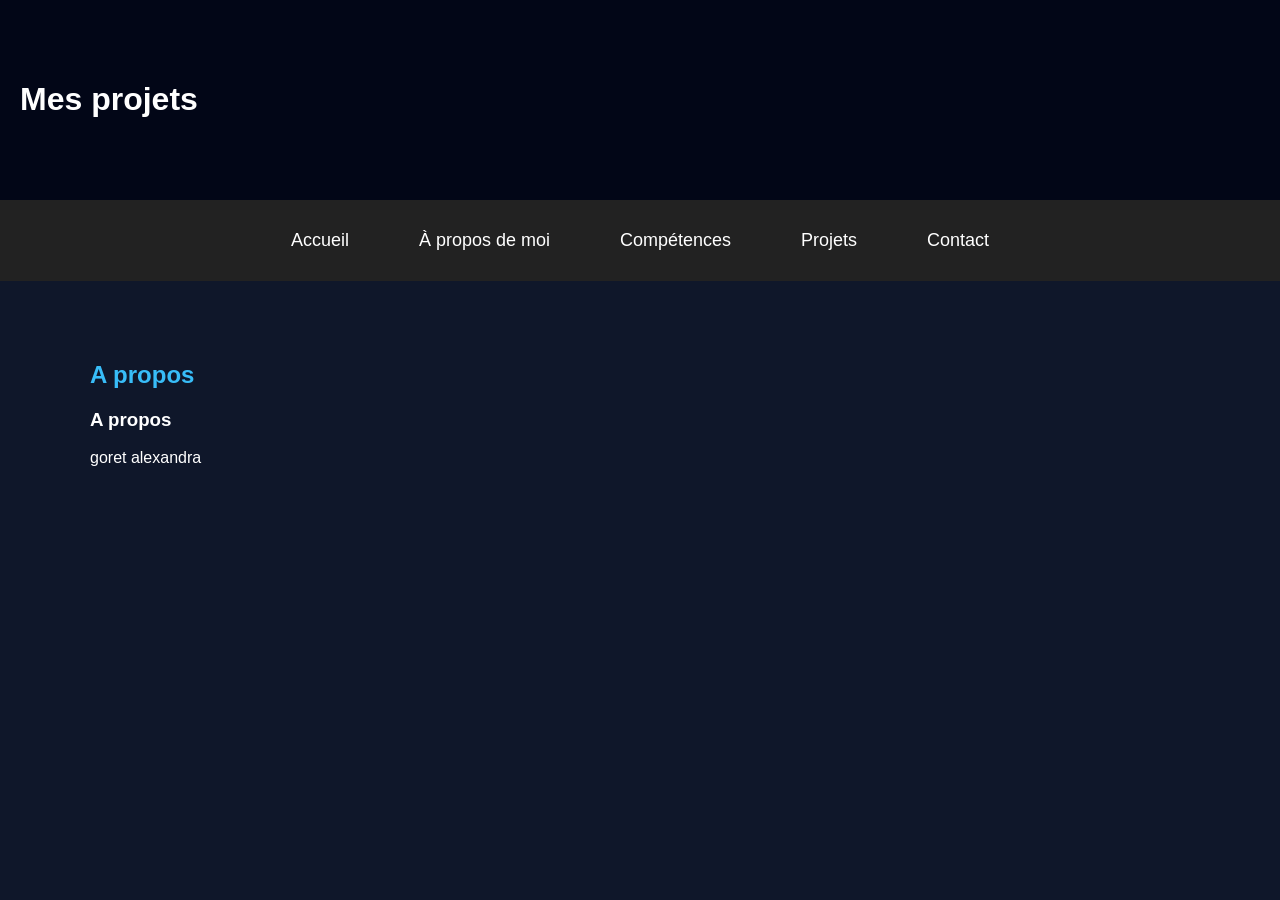
==== a-propos.html @ ecb5f10e "Add files via upload" ====
<!DOCTYPE html>
<html lang="fr">
<head>
    <meta charset="UTF-8">
    <title>A-propos - Goret Alexandra</title>
    <link rel="stylesheet" href="style.css">
</head>

<body>

<header>
    <h1>Mes projets</h1>
</header>

<nav class="navbar">
    <a href="index.html">Accueil</a>
    <a href="a-propos.html">À propos de moi</a>
    <a href="competences.html">Compétences</a>
    <a href="projets.html">Projets</a>
    <a href="contact.html">Contact</a>
</nav>

<section>
    <h2>A propos</h2>

    <div class="a-propos">
        <h3>A propos</h3>
        <p>goret alexandra</p>
    </div>

</section>

</body>
</html>
---- style.css ----
/* =========================
   Style global
========================= */
body {
    font-family: Arial, sans-serif;
    background-color: #0f172a;
    color: white;
    margin: 0;
    padding: 0;
}

/* =========================
   Header
========================= */
header {
    background-color: #020617;
    padding: 60px 20px;
}

.header-container {
    display: flex;
    align-items: center;
    justify-content: space-between; /* espace entre photo/texte et bouton */
    max-width: 900px;
    margin: auto;
    gap: 30px;
    position: relative;
}

.cv-button {
    background-color: #38bdf8;
    color: #020617;
    padding: 10px 20px;
    border-radius: 8px;
    text-decoration: none;
    font-weight: bold;
    transition: background-color 0.3s ease, transform 0.2s ease;
}

.cv-button:hover {
    background-color: #22d3ee;
    transform: scale(1.05);
}

.header-text {
    display: flex;
    flex-direction: column;    /* empile h1 et description verticalement */
    justify-content: center;   /* centre verticalement si besoin */
}

.profile-pic-wrapper {
    position: relative;
    width: 190px; /* légèrement plus grand que la photo */
    height: 190px;
    display: flex;
    align-items: center;
    justify-content: center;
}

.profile-pic-wrapper::before {
    content: "";
    position: absolute;
    top: 0;
    left: 0;
    width: 190px;  /* même largeur que le wrapper */
    height: 190px; /* même hauteur que le wrapper */
    border-radius: 50%;
    background: conic-gradient(#38bdf8, #6366f1, #22d3ee, #38bdf8); /* dégradé circulaire */
    z-index: 0; /* derrière la photo */
    animation: rotateGradient 4s linear infinite;
}

.profile-pic {
    width: 180px;
    height: 180px;
    border-radius: 50%;
    object-fit: cover;
    position: relative;
    z-index: 1; /* au-dessus du dégradé */
     border: none; 
}

@keyframes rotateGradient {
    0% { transform: rotate(0deg); }
    100% { transform: rotate(360deg); }
}

.header-text h1 {
    margin: 0;
    font-size: 2em;
    color: #38bdf8;
}

.header-text .description {
    margin-top: 10px;
    font-size: 1.1em;
    color: #cbd5e1; /* gris clair pour le descriptif */
}

@media (max-width: 700px) {
    .header-container {
        flex-direction: column;
        text-align: center;
    }

    .profile-pic {
        margin-bottom: 20px;
    }
}


/* =========================
   Sections
========================= */
section {
    max-width: 1100px; /* ou 1200px */
    margin: auto;
    padding: 60px 20px;
    position: relative;
}

h2 {
    color: #38bdf8;
}

.project {
    background-color: #1e293b;
    padding: 20px;
    margin-top: 15px;
    border-radius: 10px;
}

/* =========================
   Animation du dégradé
========================= */
@keyframes gradientAnimation {
    0% { background-position: 0% 50%; }
    50% { background-position: 100% 50%; }
    100% { background-position: 0% 50%; }
}

/* =========================
   Triangles animés entre sections
========================= */
section + section::before {
    content: "";
    position: absolute;
    top: -50px;
    left: 50%;
    transform: translateX(-50%);
    width: 120px;
    height: 50px;
    z-index: 1;

    background: linear-gradient(135deg, #38bdf8, #6366f1, #22d3ee);
    background-size: 300% 300%;
    animation: gradientAnimation 5s ease infinite;

    clip-path: polygon(0 0, 100% 0, 50% 100%);
}

/* =========================
   Skills
========================= */
.skills-container {
    display: grid;
    grid-template-columns: repeat(3, 1fr);
    gap: 40px;
    text-align: center;
}

.icon {
    position: relative;
    width: 55px;
    cursor: pointer;
}

.icon img {
    width: 100%;
    transition: transform 0.3s ease;
}

/* Texte caché par défaut */
.icon span {
    position: absolute;
    bottom: -30px;
    left: 50%;
    transform: translateX(-50%);
    background-color: #020617;
    color: white;
    padding: 4px 8px;
    border-radius: 6px;
    font-size: 0.8em;
    white-space: nowrap;
    opacity: 0;
    pointer-events: none;
    transition: opacity 0.25s ease, transform 0.25s ease;
}

/* Hover */
.icon:hover img {
    transform: scale(1.15);
}

.icon:hover span {
    opacity: 1;
    transform: translateX(-50%) translateY(-4px);
}

.skill {
    background-color: #1e293b;
    padding: 15px 25px;
    border-radius: 10px;
    font-size: 1.1em;
    text-align: center;
    color: #e5e7eb;
    min-width: 180px;
}

.skill h3 {
    margin-bottom: 15px;
    color: #38bdf8;
    font-size: 1.2em;
}

/* Conteneur des icônes */
.skill-icons {
    display: flex;
    justify-content: center;
    gap: 20px;
    flex-wrap: wrap;
}

/* Icônes */
.skill-icons img {
    width: 40px;
    height: 40px;
    object-fit: contain;
    transition: transform 0.3s ease;
}

/* Effet au survol */
.skill-icons img:hover {
    transform: scale(1.15);
}

.skill {
    animation: fadeUp 0.8s ease forwards;
}

@keyframes fadeUp {
    from {
        opacity: 0;
        transform: translateY(20px);
    }
    to {
        opacity: 1;
        transform: translateY(0);
    }
}

@media (max-width: 800px) {
    .skills-container {
        grid-template-columns: 1fr; /* 1 colonne sur mobile */
    }
}

/* =========================
   Soft & Hard Skills
========================= */
.soft-skills, .hard-skills {
    list-style: none;
    padding: 0;
    margin: 30px auto 0;
    max-width: 700px;

    display: grid;
    grid-template-columns: 1fr 1fr; /* 2 colonnes */
    gap: 15px 40px;
}

.soft-skills li, .hard-skills li {
    background-color: #1e293b;
    padding: 12px 16px;
    border-radius: 8px;
    text-align: left;
    font-size: 1em;
    color: #e5e7eb;
    display: flex;
    align-items: center;
    gap: 10px;
    opacity: 0; /* pour l'animation */
    transform: translateY(20px);
    transition: transform 0.3s ease, background-color 0.3s ease;
}

/* Hover */
.soft-skills li:hover, .hard-skills li:hover {
    transform: translateY(-3px);
    background-color: #273449;
}

/* Icones */
.soft-skills li .icon, .hard-skills li .icon {
    font-size: 1.2em;
}

/* =========================
   Animation au scroll
========================= */
.scroll-animate {
    opacity: 0;
    transform: translateY(20px);
    transition: opacity 0.6s ease, transform 0.6s ease;
}

.scroll-animate.show {
    opacity: 1;
    transform: translateY(0);
}

/* =========================
   Responsive
========================= */
@media (max-width: 600px) {
    .soft-skills, .hard-skills {
        grid-template-columns: 1fr; /* 1 colonne sur mobile */
    }
}

/* =========================
   À propos de moi
========================= */

.about-me {
    max-width: 1100px;
    margin: auto;
    padding: 60px 20px;
}

.about-box {
    background: #1e293b;
    border-radius: 15px;
    padding: 30px;
    color: #e5e7eb;
    font-size: 1.05em;
    line-height: 1.6;
    box-shadow: 0 0 25px rgba(56, 189, 248, 0.15);
    animation: fadeUp 0.8s ease forwards;
}

/* Petit effet hover */
.about-box:hover {
    transform: translateY(-5px);
    transition: 0.3s ease;
}

/* =========================
   Contacts
========================= */
.contact-icon {
    width: 30px;      /* largeur de l'icône */
    height: 30px;     /* hauteur de l'icône */
    vertical-align: middle; /* aligne avec le texte */
    margin-right: 10px;      /* espace entre l'icône et le texte */
}

/*bar de boutons */
.navbar {
    display: flex;
    justify-content: center;
    gap: 30px;
    padding: 20px;
    background-color: #222;
}

.navbar a {
    color: white;
    text-decoration: none;
    font-size: 18px;
    padding: 10px 20px;
    border-radius: 8px;
    transition: 0.3s;
}

.navbar a:hover {
    background-color: #555;
}
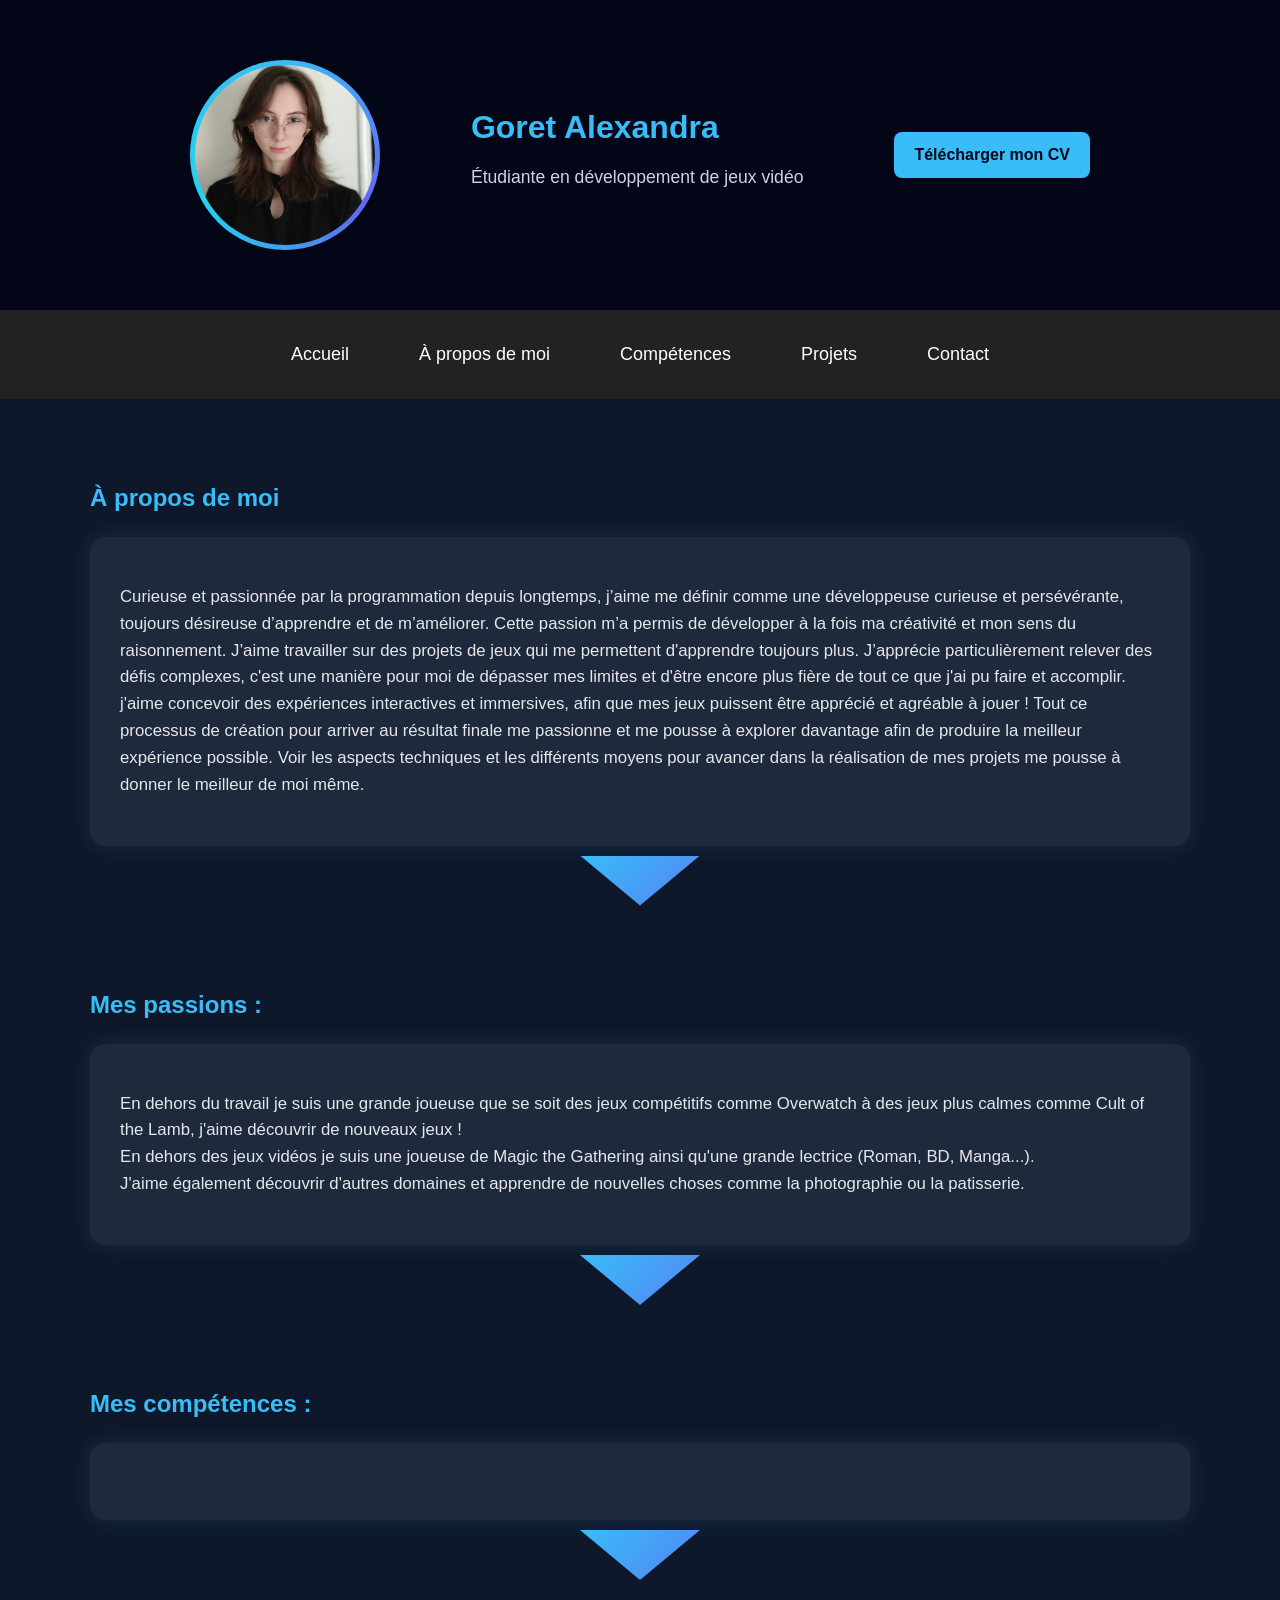
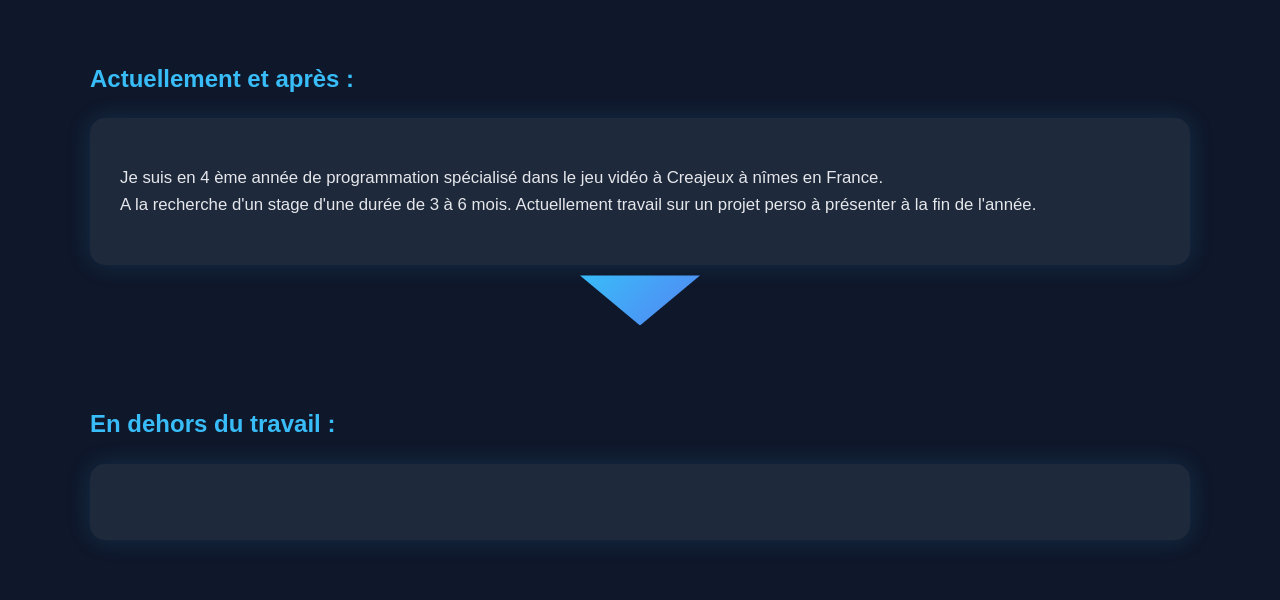
==== commit 002b399f: "Add new visual" ====
--- a/a-propos.html
+++ b/a-propos.html
@@ -3,15 +3,28 @@
 <html lang="fr">
 <head>
     <meta charset="UTF-8">
-    <title>A-propos - Goret Alexandra</title>
+    <title>Portfolio - Goret Alexandra</title>
+    <meta name="robots" content="noindex, nofollow">
     <link rel="stylesheet" href="style.css">
 </head>
-
 <body>
 
 <header>
-    <h1>Mes projets</h1>
+    <div class="header-container">
+        <div class="profile-pic-wrapper">
+            <img src="assets/images/photo.jpg" alt="Photo de Alexandra Goret" class="profile-pic">
+        </div>
+        <div class="header-text">
+            <h1>Goret Alexandra</h1>
+            <p class="description">Étudiante en développement de jeux vidéo</p>
+        </div>
+         <a href="documents/CV_Goret_Alexandra.pdf" class="cv-button" target="_blank" rel="noopener noreferrer">
+            Télécharger mon CV
+        </a>
+    </div>
 </header>
+
+<body>
 
 <nav class="navbar">
     <a href="index.html">Accueil</a>
@@ -21,14 +34,64 @@
     <a href="contact.html">Contact</a>
 </nav>
 
-<section>
-    <h2>A propos</h2>
+<section class="about-me">
+    <h2>À propos de moi</h2>
+    <div class="about-box">
+        <p>
+        Curieuse et passionnée par la programmation depuis longtemps, 
+        j’aime me définir comme une développeuse curieuse et persévérante, toujours désireuse d’apprendre et de m’améliorer. 
+        Cette passion m’a permis de développer à la fois ma créativité et mon sens du raisonnement. 
+        J’aime travailler sur des projets de jeux qui me permettent d'apprendre toujours plus. 
+        J’apprécie particulièrement relever des défis complexes, 
+        c'est une manière pour moi de dépasser mes limites et d'être encore plus fière de tout ce que j'ai pu faire et accomplir.
 
-    <div class="a-propos">
-        <h3>A propos</h3>
-        <p>goret alexandra</p>
+                j'aime concevoir des expériences interactives et immersives, 
+        afin que mes jeux puissent être apprécié et agréable à jouer ! 
+        Tout ce processus de création pour arriver au résultat finale me passionne et me pousse à explorer davantage afin de produire la meilleur expérience possible.
+        Voir les aspects techniques et les différents moyens pour avancer dans la réalisation de mes projets me pousse à donner le meilleur de moi même.
+        </p>
     </div>
+</section>
 
+<section class="about-passions">
+    <h2>Mes passions :</h2>
+    <div class="about-box">
+        <p>         
+            En dehors du travail je suis une grande joueuse que se soit des jeux compétitifs comme Overwatch à des jeux plus calmes comme Cult of the Lamb, j'aime découvrir de nouveaux jeux !<br>
+            En dehors des jeux vidéos je suis une joueuse de Magic the Gathering ainsi qu'une grande lectrice (Roman, BD, Manga...).<br>
+            J'aime également découvrir d'autres domaines et apprendre de nouvelles choses comme la photographie ou la patisserie.
+
+        </p>
+    </div>
+</section>
+
+<section class="about-competence">
+    <h2>Mes compétences :</h2>
+    <div class="about-box">
+        <p>
+       
+        </p>
+    </div>
+</section>
+
+<section class="about-now">
+    <h2>Actuellement et après :</h2>
+    <div class="about-box">
+        <p>
+       Je suis en 4 ème année de programmation spécialisé dans le jeu vidéo à Creajeux à nîmes en France. <br>
+       A la recherche d'un stage d'une durée de 3 à 6 mois.
+       Actuellement travail sur un projet perso à présenter à la fin de l'année.
+        </p>
+    </div>
+</section>
+
+<section class="about-vieperso">
+    <h2>En dehors du travail : </h2>
+    <div class="about-box">
+        <p>
+       
+        </p>
+    </div>
 </section>
 
 </body>
--- a/style.css
+++ b/style.css
@@ -1,23 +1,32 @@
 /* =========================
    Style global
 ========================= */
-body {
-    font-family: Arial, sans-serif;
+body 
+{
+    font-family: 'Inter', sans-serif;
+    line-height: 1.6;
     background-color: #0f172a;
     color: white;
     margin: 0;
     padding: 0;
 }
 
+h1, h2 
+{
+    font-family: 'Poppins', sans-serif;
+}
+
 /* =========================
    Header
 ========================= */
-header {
+header 
+{
     background-color: #020617;
     padding: 60px 20px;
 }
 
-.header-container {
+.header-container 
+{
     display: flex;
     align-items: center;
     justify-content: space-between; /* espace entre photo/texte et bouton */
@@ -27,7 +36,8 @@
     position: relative;
 }
 
-.cv-button {
+.cv-button
+{
     background-color: #38bdf8;
     color: #020617;
     padding: 10px 20px;
@@ -37,18 +47,21 @@
     transition: background-color 0.3s ease, transform 0.2s ease;
 }
 
-.cv-button:hover {
+.cv-button:hover 
+{
     background-color: #22d3ee;
     transform: scale(1.05);
 }
 
-.header-text {
+.header-text 
+{
     display: flex;
     flex-direction: column;    /* empile h1 et description verticalement */
     justify-content: center;   /* centre verticalement si besoin */
 }
 
-.profile-pic-wrapper {
+.profile-pic-wrapper 
+{
     position: relative;
     width: 190px; /* légèrement plus grand que la photo */
     height: 190px;
@@ -57,7 +70,8 @@
     justify-content: center;
 }
 
-.profile-pic-wrapper::before {
+.profile-pic-wrapper::before 
+{
     content: "";
     position: absolute;
     top: 0;
@@ -70,7 +84,8 @@
     animation: rotateGradient 4s linear infinite;
 }
 
-.profile-pic {
+.profile-pic 
+{
     width: 180px;
     height: 180px;
     border-radius: 50%;
@@ -80,30 +95,36 @@
      border: none; 
 }
 
-@keyframes rotateGradient {
+@keyframes rotateGradient 
+{
     0% { transform: rotate(0deg); }
     100% { transform: rotate(360deg); }
 }
 
-.header-text h1 {
+.header-text h1 
+{
     margin: 0;
     font-size: 2em;
     color: #38bdf8;
 }
 
-.header-text .description {
+.header-text .description 
+{
     margin-top: 10px;
     font-size: 1.1em;
     color: #cbd5e1; /* gris clair pour le descriptif */
 }
 
-@media (max-width: 700px) {
-    .header-container {
+@media (max-width: 700px) 
+{
+    .header-container 
+    {
         flex-direction: column;
         text-align: center;
     }
 
-    .profile-pic {
+    .profile-pic 
+    {
         margin-bottom: 20px;
     }
 }
@@ -112,18 +133,21 @@
 /* =========================
    Sections
 ========================= */
-section {
+section 
+{
     max-width: 1100px; /* ou 1200px */
     margin: auto;
     padding: 60px 20px;
     position: relative;
 }
 
-h2 {
+h2 
+{
     color: #38bdf8;
 }
 
-.project {
+.project 
+{
     background-color: #1e293b;
     padding: 20px;
     margin-top: 15px;
@@ -133,7 +157,8 @@
 /* =========================
    Animation du dégradé
 ========================= */
-@keyframes gradientAnimation {
+@keyframes gradientAnimation 
+{
     0% { background-position: 0% 50%; }
     50% { background-position: 100% 50%; }
     100% { background-position: 0% 50%; }
@@ -142,7 +167,8 @@
 /* =========================
    Triangles animés entre sections
 ========================= */
-section + section::before {
+section + section::before 
+{
     content: "";
     position: absolute;
     top: -50px;
@@ -162,26 +188,30 @@
 /* =========================
    Skills
 ========================= */
-.skills-container {
+.skills-container 
+{
     display: grid;
     grid-template-columns: repeat(3, 1fr);
     gap: 40px;
     text-align: center;
 }
 
-.icon {
+.icon 
+{
     position: relative;
     width: 55px;
     cursor: pointer;
 }
 
-.icon img {
+.icon img 
+{
     width: 100%;
     transition: transform 0.3s ease;
 }
 
 /* Texte caché par défaut */
-.icon span {
+.icon span 
+{
     position: absolute;
     bottom: -30px;
     left: 50%;
@@ -198,16 +228,19 @@
 }
 
 /* Hover */
-.icon:hover img {
+.icon:hover img 
+{
     transform: scale(1.15);
 }
 
-.icon:hover span {
+.icon:hover span 
+{
     opacity: 1;
     transform: translateX(-50%) translateY(-4px);
 }
 
-.skill {
+.skill 
+{
     background-color: #1e293b;
     padding: 15px 25px;
     border-radius: 10px;
@@ -217,14 +250,16 @@
     min-width: 180px;
 }
 
-.skill h3 {
+.skill h3 
+{
     margin-bottom: 15px;
     color: #38bdf8;
     font-size: 1.2em;
 }
 
 /* Conteneur des icônes */
-.skill-icons {
+.skill-icons 
+{
     display: flex;
     justify-content: center;
     gap: 20px;
@@ -232,7 +267,8 @@
 }
 
 /* Icônes */
-.skill-icons img {
+.skill-icons img 
+{
     width: 40px;
     height: 40px;
     object-fit: contain;
@@ -240,27 +276,34 @@
 }
 
 /* Effet au survol */
-.skill-icons img:hover {
+.skill-icons img:hover 
+{
     transform: scale(1.15);
 }
 
-.skill {
+.skill
+{
     animation: fadeUp 0.8s ease forwards;
 }
 
-@keyframes fadeUp {
-    from {
+@keyframes fadeUp 
+{
+    from 
+    {
         opacity: 0;
         transform: translateY(20px);
     }
-    to {
+    to 
+    {
         opacity: 1;
         transform: translateY(0);
     }
 }
 
-@media (max-width: 800px) {
-    .skills-container {
+@media (max-width: 800px) 
+{
+    .skills-container 
+    {
         grid-template-columns: 1fr; /* 1 colonne sur mobile */
     }
 }
@@ -268,7 +311,8 @@
 /* =========================
    Soft & Hard Skills
 ========================= */
-.soft-skills, .hard-skills {
+.soft-skills, .hard-skills 
+{
     list-style: none;
     padding: 0;
     margin: 30px auto 0;
@@ -279,7 +323,8 @@
     gap: 15px 40px;
 }
 
-.soft-skills li, .hard-skills li {
+.soft-skills li, .hard-skills li 
+{
     background-color: #1e293b;
     padding: 12px 16px;
     border-radius: 8px;
@@ -289,32 +334,38 @@
     display: flex;
     align-items: center;
     gap: 10px;
-    opacity: 0; /* pour l'animation */
-    transform: translateY(20px);
+
+    /* Visible */
+    opacity: 1;
+
     transition: transform 0.3s ease, background-color 0.3s ease;
 }
 
 /* Hover */
-.soft-skills li:hover, .hard-skills li:hover {
+.soft-skills li:hover, .hard-skills li:hover 
+{
     transform: translateY(-3px);
     background-color: #273449;
 }
 
 /* Icones */
-.soft-skills li .icon, .hard-skills li .icon {
+.soft-skills li .icon, .hard-skills li .icon 
+{
     font-size: 1.2em;
 }
 
 /* =========================
    Animation au scroll
 ========================= */
-.scroll-animate {
+.scroll-animate 
+{
     opacity: 0;
     transform: translateY(20px);
     transition: opacity 0.6s ease, transform 0.6s ease;
 }
 
-.scroll-animate.show {
+.scroll-animate.show 
+{
     opacity: 1;
     transform: translateY(0);
 }
@@ -322,8 +373,10 @@
 /* =========================
    Responsive
 ========================= */
-@media (max-width: 600px) {
-    .soft-skills, .hard-skills {
+@media (max-width: 600px) 
+{
+    .soft-skills, .hard-skills 
+    {
         grid-template-columns: 1fr; /* 1 colonne sur mobile */
     }
 }
@@ -332,13 +385,15 @@
    À propos de moi
 ========================= */
 
-.about-me {
+.about-me 
+{
     max-width: 1100px;
     margin: auto;
     padding: 60px 20px;
 }
 
-.about-box {
+.about-box 
+{
     background: #1e293b;
     border-radius: 15px;
     padding: 30px;
@@ -350,7 +405,8 @@
 }
 
 /* Petit effet hover */
-.about-box:hover {
+.about-box:hover 
+{
     transform: translateY(-5px);
     transition: 0.3s ease;
 }
@@ -358,7 +414,8 @@
 /* =========================
    Contacts
 ========================= */
-.contact-icon {
+.contact-icon 
+{
     width: 30px;      /* largeur de l'icône */
     height: 30px;     /* hauteur de l'icône */
     vertical-align: middle; /* aligne avec le texte */
@@ -366,7 +423,8 @@
 }
 
 /*bar de boutons */
-.navbar {
+.navbar 
+{
     display: flex;
     justify-content: center;
     gap: 30px;
@@ -374,7 +432,8 @@
     background-color: #222;
 }
 
-.navbar a {
+.navbar a 
+{
     color: white;
     text-decoration: none;
     font-size: 18px;
@@ -383,6 +442,73 @@
     transition: 0.3s;
 }
 
-.navbar a:hover {
+.navbar a:hover 
+{
     background-color: #555;
 }
+
+/*image de creajeux avec ma situation actuelle */
+.about-section 
+{
+    max-width: 1100px;
+    margin: auto;
+    padding: 20px 20px 40px;
+}
+
+.about-section h2 
+{
+    color: #38bdf8;
+    margin: 0 0 10px 0;
+}
+
+.about-content 
+{
+    display: flex;
+    align-items: flex-start;
+    gap: 50px;
+}
+
+.about-text 
+{
+    flex: 1;
+}
+
+.about-text p 
+{
+    margin-top: 0;
+}
+
+.school-image 
+{
+    width: 350px;
+    flex-shrink: 0;
+}
+
+.school-image img 
+{
+    width: 100%;
+    border-radius: 15px;
+    object-fit: cover;
+    box-shadow: 0 0 25px rgba(56, 189, 248, 0.15);
+    transition: transform 0.3s ease;
+}
+
+.school-image img:hover 
+{
+    transform: scale(1.03);
+}
+
+/* Sur téléphone */
+@media (max-width: 700px) 
+{
+    .about-content  
+    {
+        flex-direction: column;
+    }
+
+    .school-image 
+    {
+        width: 100%;
+        max-width: 400px;
+    }
+}
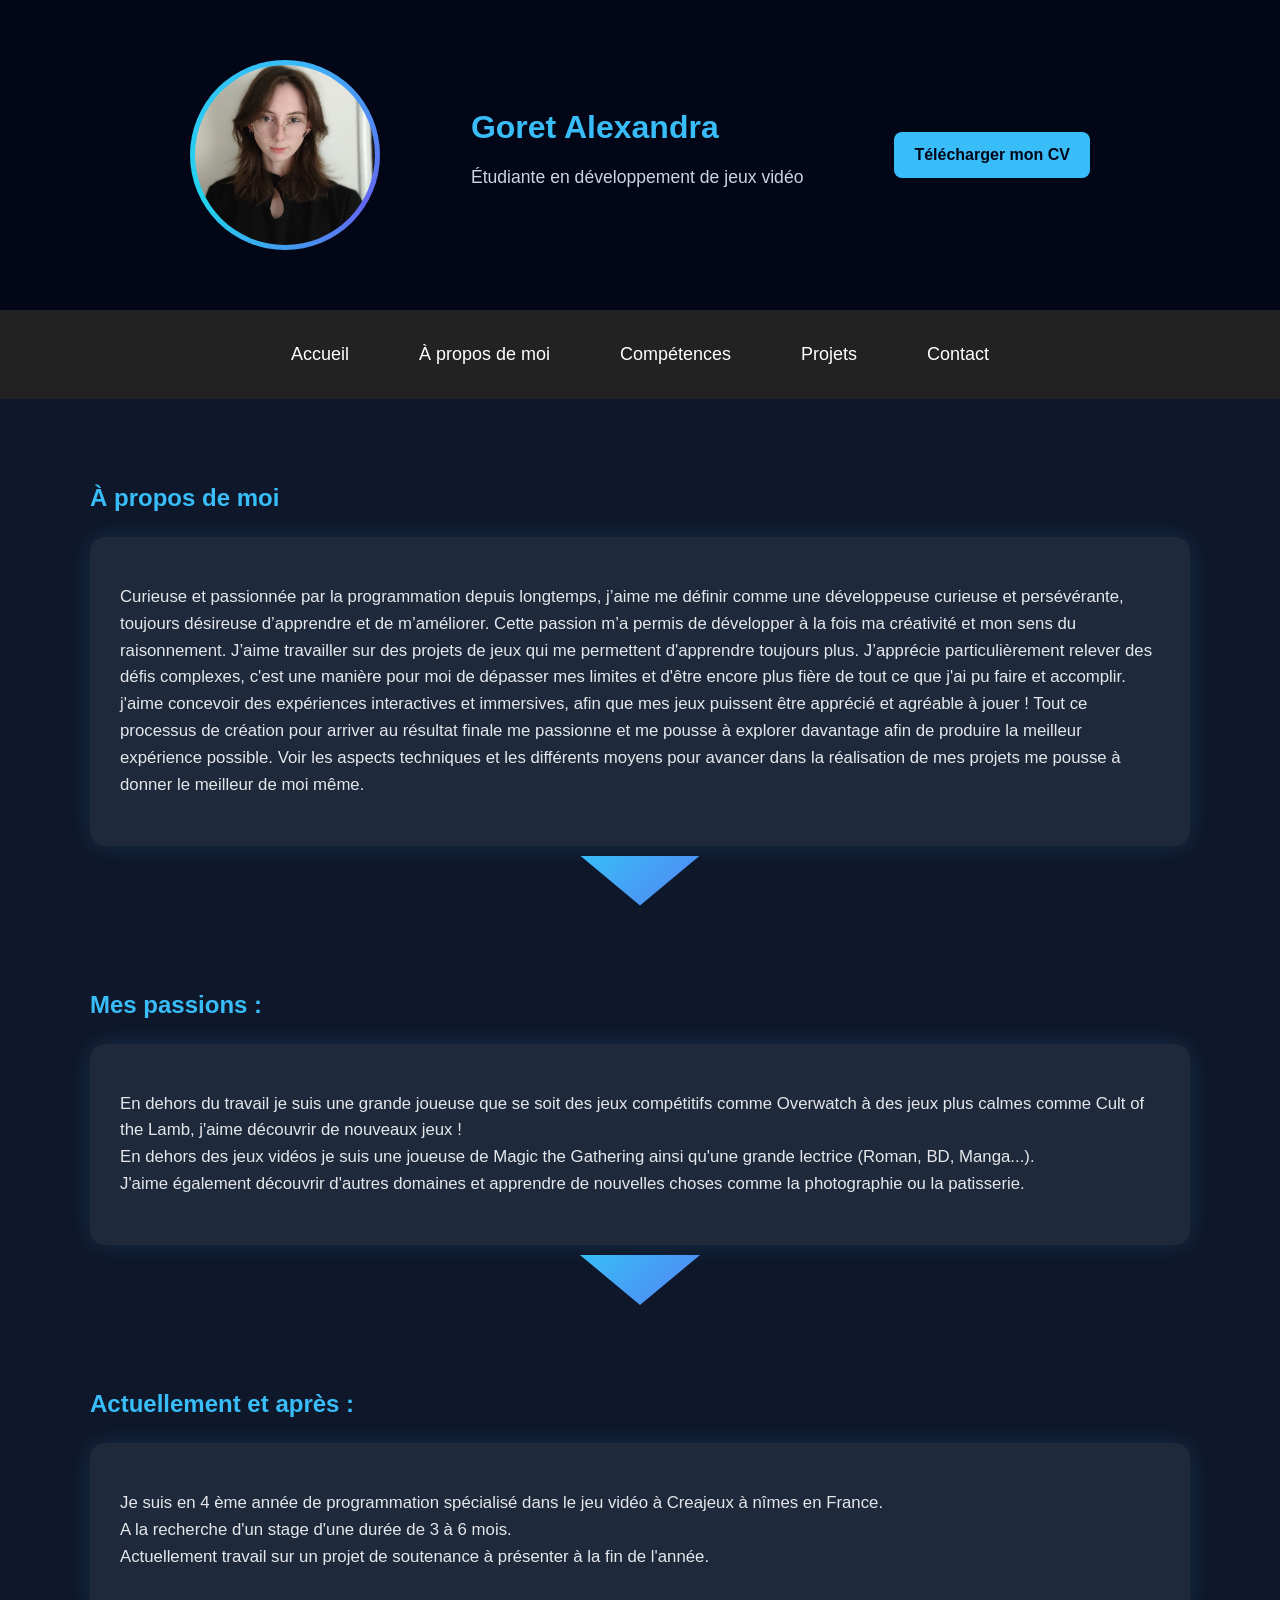
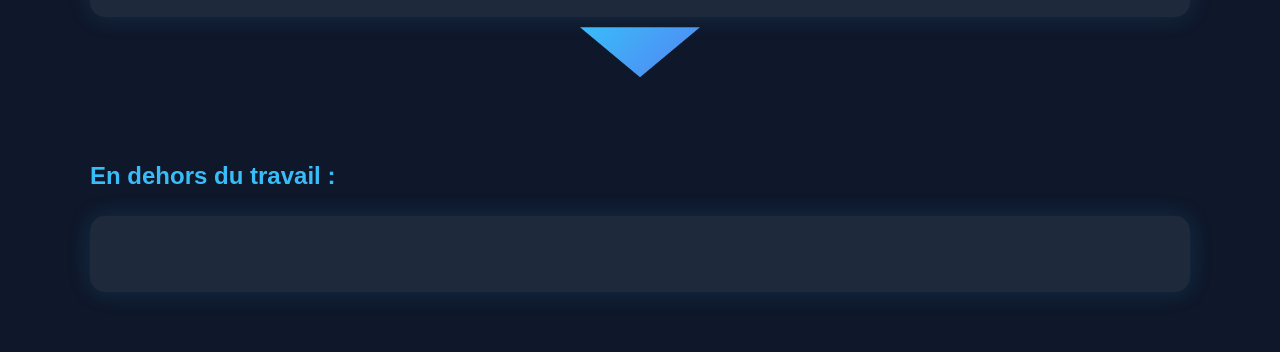
==== commit ac9f2d61: "modif" ====
--- a/a-propos.html
+++ b/a-propos.html
@@ -65,22 +65,14 @@
     </div>
 </section>
 
-<section class="about-competence">
-    <h2>Mes compétences :</h2>
-    <div class="about-box">
-        <p>
-       
-        </p>
-    </div>
-</section>
 
 <section class="about-now">
     <h2>Actuellement et après :</h2>
     <div class="about-box">
         <p>
        Je suis en 4 ème année de programmation spécialisé dans le jeu vidéo à Creajeux à nîmes en France. <br>
-       A la recherche d'un stage d'une durée de 3 à 6 mois.
-       Actuellement travail sur un projet perso à présenter à la fin de l'année.
+       A la recherche d'un stage d'une durée de 3 à 6 mois.<br>
+       Actuellement travail sur un projet de soutenance à présenter à la fin de l'année.
         </p>
     </div>
 </section>
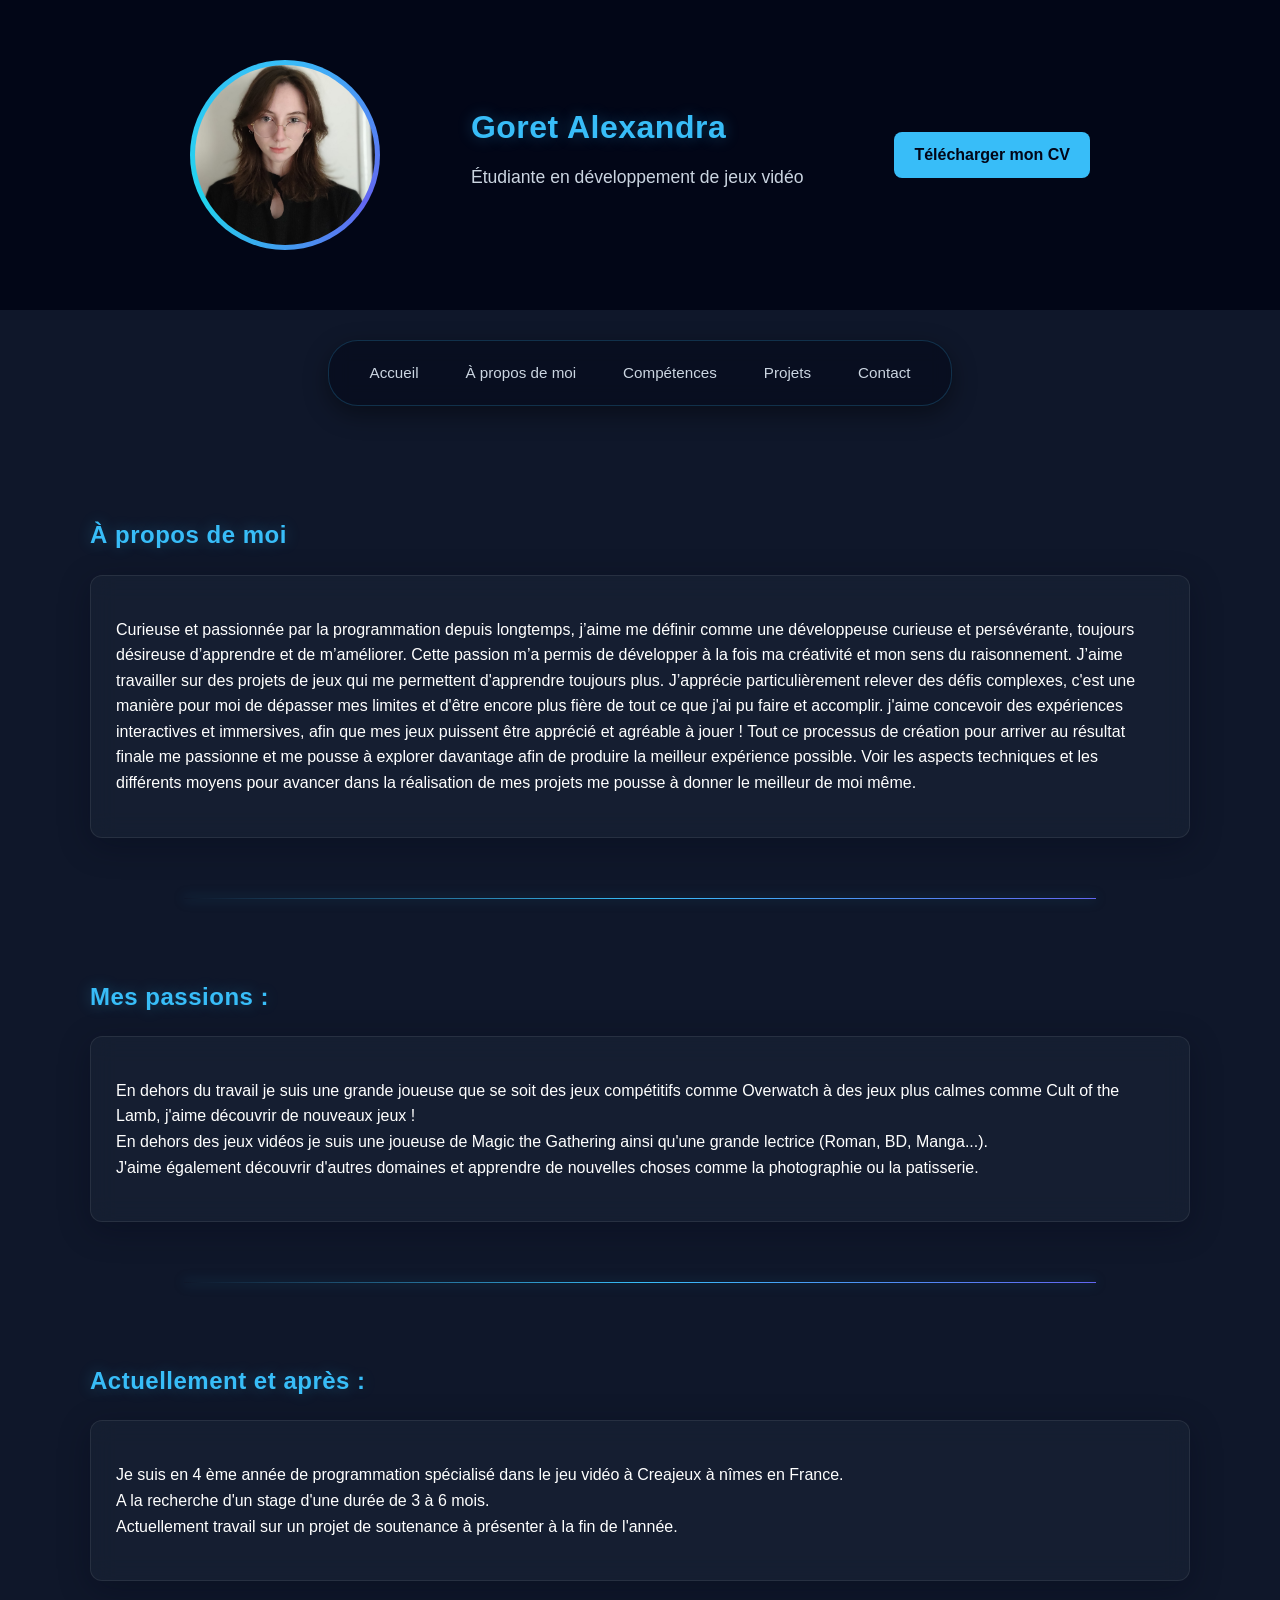
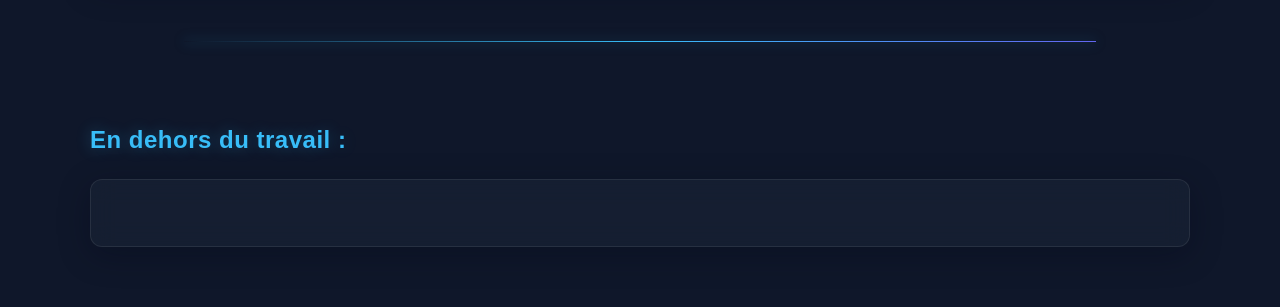
==== commit 522de77c: "Add files via upload" ====
--- a/a-propos.html
+++ b/a-propos.html
@@ -26,7 +26,7 @@
 
 <body>
 
-<nav class="navbar">
+<nav class="navigation">
     <a href="index.html">Accueil</a>
     <a href="a-propos.html">À propos de moi</a>
     <a href="competences.html">Compétences</a>
--- a/style.css
+++ b/style.css
@@ -14,6 +14,8 @@
 h1, h2 
 {
     font-family: 'Poppins', sans-serif;
+    text-shadow: 0 0 15px rgba(56, 189, 248, 0.3); /* Effet émanation lumineuse */
+    letter-spacing: 0.5px;
 }
 
 /* =========================
@@ -34,6 +36,42 @@
     margin: auto;
     gap: 30px;
     position: relative;
+}
+
+.navigation 
+{
+    display: flex;
+    justify-content: center;
+    gap: 15px;
+    background: rgba(2, 6, 23, 0.5); /* Fond semi-transparent */
+    backdrop-filter: blur(10px);
+    padding: 12px 25px;
+    
+    /* On centre la barre horizontalement dans la page */
+    max-width: fit-content;
+    margin: 30px auto; 
+    
+    border-radius: 30px; 
+    border: 1px solid rgba(56, 189, 248, 0.2);
+    box-shadow: 0 8px 25px rgba(0, 0, 0, 0.4);
+}
+
+.navigation a 
+{
+    color: #cbd5e1;
+    text-decoration: none;
+    padding: 8px 16px;
+    font-size: 0.95em;
+    font-weight: 500;
+    border-radius: 20px;
+    transition: color 0.3s ease, background-color 0.3s ease;
+}
+
+/* Effet Hover sur les liens de navigation */
+.navigation a:hover 
+{
+    color: #38bdf8;
+    background-color: rgba(56, 189, 248, 0.1);
 }
 
 .cv-button
@@ -92,7 +130,7 @@
     object-fit: cover;
     position: relative;
     z-index: 1; /* au-dessus du dégradé */
-     border: none; 
+    border: none; 
 }
 
 @keyframes rotateGradient 
@@ -129,29 +167,20 @@
     }
 }
 
-
-/* =========================
-   Sections
-========================= */
-section 
-{
-    max-width: 1100px; /* ou 1200px */
-    margin: auto;
-    padding: 60px 20px;
-    position: relative;
-}
-
 h2 
 {
     color: #38bdf8;
 }
 
-.project 
-{
-    background-color: #1e293b;
-    padding: 20px;
-    margin-top: 15px;
-    border-radius: 10px;
+.project h3 
+{
+    color: #38bdf8;
+    margin-top: 0;
+}
+
+.project p 
+{
+    color: #cbd5e1;
 }
 
 /* =========================
@@ -165,24 +194,22 @@
 }
 
 /* =========================
-   Triangles animés entre sections
+   Lignes néons épurées entre sections
 ========================= */
 section + section::before 
 {
     content: "";
     position: absolute;
-    top: -50px;
-    left: 50%;
-    transform: translateX(-50%);
-    width: 120px;
-    height: 50px;
+    top: 0;
+    left: 10%;
+    width: 80%; 
+    height: 1px;
     z-index: 1;
 
-    background: linear-gradient(135deg, #38bdf8, #6366f1, #22d3ee);
-    background-size: 300% 300%;
-    animation: gradientAnimation 5s ease infinite;
-
-    clip-path: polygon(0 0, 100% 0, 50% 100%);
+    background: linear-gradient(90deg, transparent, #38bdf8, #6366f1, #22d3ee, transparent);
+    background-size: 200% 100%;
+    animation: gradientAnimation 8s linear infinite;
+    box-shadow: 0 0 12px rgba(56, 189, 248, 0.5);
 }
 
 /* =========================
@@ -227,7 +254,6 @@
     transition: opacity 0.25s ease, transform 0.25s ease;
 }
 
-/* Hover */
 .icon:hover img 
 {
     transform: scale(1.15);
@@ -237,17 +263,6 @@
 {
     opacity: 1;
     transform: translateX(-50%) translateY(-4px);
-}
-
-.skill 
-{
-    background-color: #1e293b;
-    padding: 15px 25px;
-    border-radius: 10px;
-    font-size: 1.1em;
-    text-align: center;
-    color: #e5e7eb;
-    min-width: 180px;
 }
 
 .skill h3 
@@ -283,7 +298,7 @@
 
 .skill
 {
-    animation: fadeUp 0.8s ease forwards;
+    animation: fadeUp 0.8s ease both;
 }
 
 @keyframes fadeUp 
@@ -323,29 +338,13 @@
     gap: 15px 40px;
 }
 
+/* Alignement de l'icône et du texte du li */
 .soft-skills li, .hard-skills li 
 {
-    background-color: #1e293b;
-    padding: 12px 16px;
-    border-radius: 8px;
+    display: flex;
+    align-items: center;
+    gap: 12px;
     text-align: left;
-    font-size: 1em;
-    color: #e5e7eb;
-    display: flex;
-    align-items: center;
-    gap: 10px;
-
-    /* Visible */
-    opacity: 1;
-
-    transition: transform 0.3s ease, background-color 0.3s ease;
-}
-
-/* Hover */
-.soft-skills li:hover, .hard-skills li:hover 
-{
-    transform: translateY(-3px);
-    background-color: #273449;
 }
 
 /* Icones */
@@ -384,31 +383,11 @@
 /* =========================
    À propos de moi
 ========================= */
-
 .about-me 
 {
     max-width: 1100px;
     margin: auto;
     padding: 60px 20px;
-}
-
-.about-box 
-{
-    background: #1e293b;
-    border-radius: 15px;
-    padding: 30px;
-    color: #e5e7eb;
-    font-size: 1.05em;
-    line-height: 1.6;
-    box-shadow: 0 0 25px rgba(56, 189, 248, 0.15);
-    animation: fadeUp 0.8s ease forwards;
-}
-
-/* Petit effet hover */
-.about-box:hover 
-{
-    transform: translateY(-5px);
-    transition: 0.3s ease;
 }
 
 /* =========================
@@ -422,32 +401,7 @@
     margin-right: 10px;      /* espace entre l'icône et le texte */
 }
 
-/*bar de boutons */
-.navbar 
-{
-    display: flex;
-    justify-content: center;
-    gap: 30px;
-    padding: 20px;
-    background-color: #222;
-}
-
-.navbar a 
-{
-    color: white;
-    text-decoration: none;
-    font-size: 18px;
-    padding: 10px 20px;
-    border-radius: 8px;
-    transition: 0.3s;
-}
-
-.navbar a:hover 
-{
-    background-color: #555;
-}
-
-/*image de creajeux avec ma situation actuelle */
+/* image de creajeux avec ma situation actuelle */
 .about-section 
 {
     max-width: 1100px;
@@ -511,4 +465,72 @@
         width: 100%;
         max-width: 400px;
     }
-}+}
+
+/* =========================
+   Mise en page des projets
+========================= */
+.projects-container 
+{
+    display: grid;
+    grid-template-columns: repeat(2, 1fr); /* 2 colonnes sur PC */
+    gap: 25px; /* Espace entre chaque carte */
+    margin-top: 30px;
+}
+
+@media (max-width: 768px) 
+{
+    .projects-container 
+    {
+        grid-template-columns: 1fr; /* 1 seule colonne sur mobile */
+    }
+}
+
+
+/* =========================
+   Sections & Glassmorphism
+========================= */
+section 
+{
+    max-width: 1100px; 
+    margin: auto;
+    padding: 60px 20px;
+    position: relative;
+}
+
+.about-box, 
+.project, 
+.skill, 
+.soft-skills li, 
+.hard-skills li 
+{
+    background: rgba(30, 41, 59, 0.45); 
+    backdrop-filter: blur(12px);         
+    -webkit-backdrop-filter: blur(12px); 
+    border: 1px solid rgba(255, 255, 255, 0.08); 
+    box-shadow: 0 8px 32px 0 rgba(2, 6, 23, 0.3);
+    
+    /* Structures de base communes */
+    padding: 25px;
+    border-radius: 12px;
+    color: white;
+    text-decoration: none;
+    
+    transition: transform 0.3s cubic-bezier(0.25, 0.8, 0.25, 1), 
+                border-color 0.3s ease, 
+                box-shadow 0.3s ease,
+                background 0.3s ease;
+}
+
+/* Effets Hover unifiés et fluides */
+.about-box:hover, 
+.project:hover, 
+.skill:hover, 
+.soft-skills li:hover, 
+.hard-skills li:hover 
+{
+    transform: translateY(-5px);
+    border-color: rgba(56, 189, 248, 0.4); 
+    box-shadow: 0 10px 30px rgba(56, 189, 248, 0.15);
+    background: rgba(30, 41, 59, 0.6);
+}
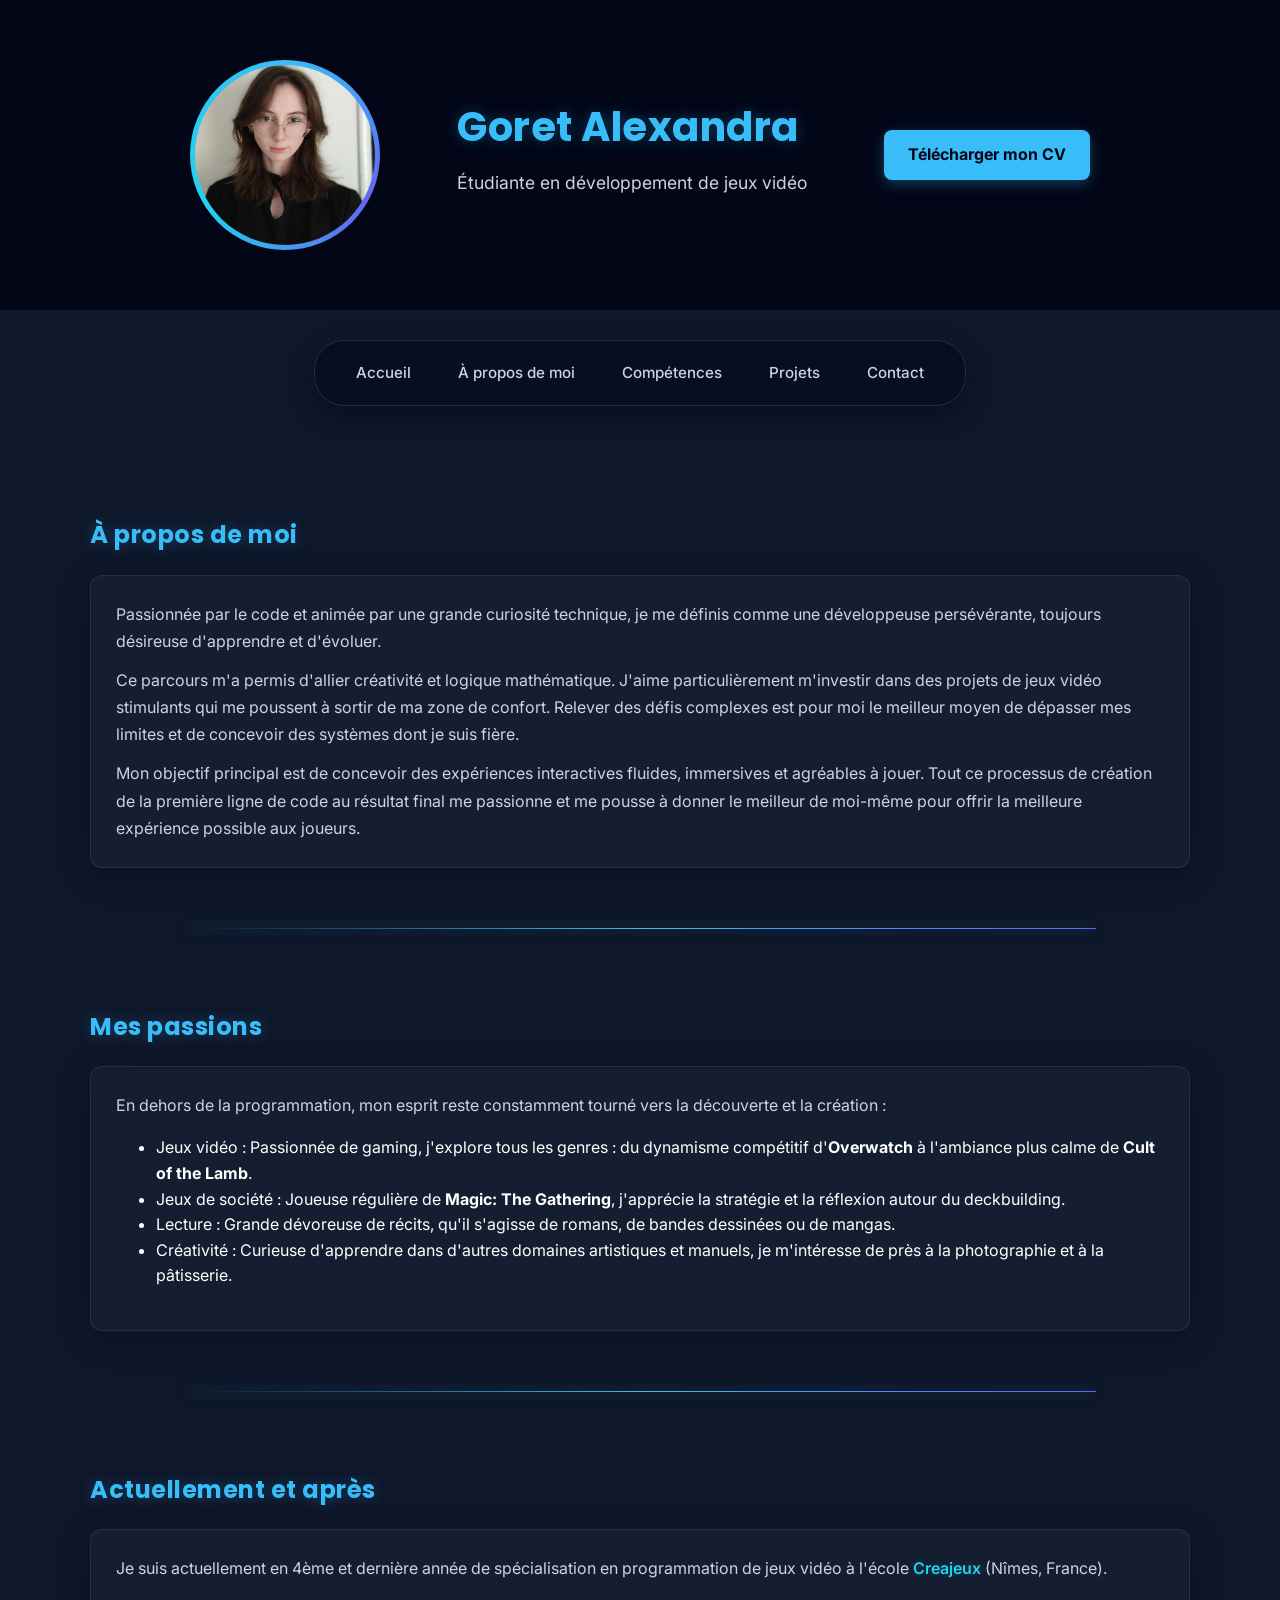
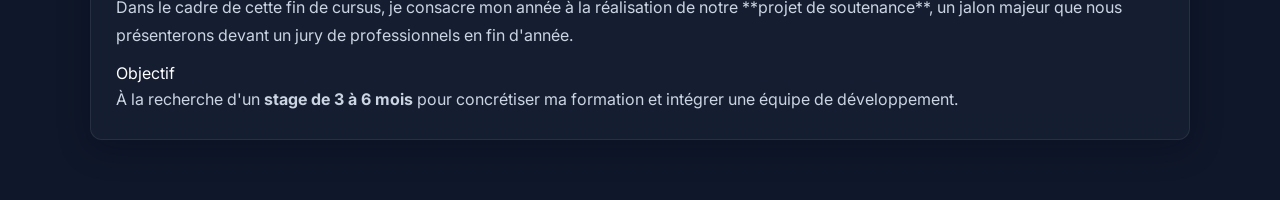
==== commit a8155633: "Visual modification" ====
--- a/a-propos.html
+++ b/a-propos.html
@@ -5,6 +5,10 @@
     <meta charset="UTF-8">
     <title>Portfolio - Goret Alexandra</title>
     <meta name="robots" content="noindex, nofollow">
+
+    <link rel="preconnect" href="https://fonts.googleapis.com">
+    <link rel="preconnect" href="https://fonts.gstatic.com" crossorigin>
+    <link href="https://fonts.googleapis.com/css2?family=Inter:wght@400;500;600;700&family=Poppins:wght@500;600;700&display=swap" rel="stylesheet">
     <link rel="stylesheet" href="style.css">
 </head>
 <body>
@@ -37,52 +41,44 @@
 <section class="about-me">
     <h2>À propos de moi</h2>
     <div class="about-box">
+        <p class="lead-text">
+            Passionnée par le code et animée par une grande curiosité technique, je me définis comme une développeuse persévérante, toujours désireuse d'apprendre et d'évoluer. 
+        </p>
         <p>
-        Curieuse et passionnée par la programmation depuis longtemps, 
-        j’aime me définir comme une développeuse curieuse et persévérante, toujours désireuse d’apprendre et de m’améliorer. 
-        Cette passion m’a permis de développer à la fois ma créativité et mon sens du raisonnement. 
-        J’aime travailler sur des projets de jeux qui me permettent d'apprendre toujours plus. 
-        J’apprécie particulièrement relever des défis complexes, 
-        c'est une manière pour moi de dépasser mes limites et d'être encore plus fière de tout ce que j'ai pu faire et accomplir.
-
-                j'aime concevoir des expériences interactives et immersives, 
-        afin que mes jeux puissent être apprécié et agréable à jouer ! 
-        Tout ce processus de création pour arriver au résultat finale me passionne et me pousse à explorer davantage afin de produire la meilleur expérience possible.
-        Voir les aspects techniques et les différents moyens pour avancer dans la réalisation de mes projets me pousse à donner le meilleur de moi même.
+            Ce parcours m'a permis d'allier créativité et logique mathématique. J'aime particulièrement m'investir dans des projets de jeux vidéo stimulants qui me poussent à sortir de ma zone de confort. Relever des défis complexes est pour moi le meilleur moyen de dépasser mes limites et de concevoir des systèmes dont je suis fière.
+        </p>
+        <p>
+            Mon objectif principal est de concevoir des expériences interactives fluides, immersives et agréables à jouer. Tout ce processus de création de la première ligne de code au résultat final me passionne et me pousse à donner le meilleur de moi-même pour offrir la meilleure expérience possible aux joueurs.
         </p>
     </div>
 </section>
 
 <section class="about-passions">
-    <h2>Mes passions :</h2>
+    <h2>Mes passions</h2>
     <div class="about-box">
-        <p>         
-            En dehors du travail je suis une grande joueuse que se soit des jeux compétitifs comme Overwatch à des jeux plus calmes comme Cult of the Lamb, j'aime découvrir de nouveaux jeux !<br>
-            En dehors des jeux vidéos je suis une joueuse de Magic the Gathering ainsi qu'une grande lectrice (Roman, BD, Manga...).<br>
-            J'aime également découvrir d'autres domaines et apprendre de nouvelles choses comme la photographie ou la patisserie.
-
-        </p>
+        <p class="lead-text">En dehors de la programmation, mon esprit reste constamment tourné vers la découverte et la création :</p>
+        <ul class="passions-list">
+            <li><span class="passion-tag">Jeux vidéo</span> : Passionnée de gaming, j'explore tous les genres : du dynamisme compétitif d'<strong>Overwatch</strong> à l'ambiance plus calme de <strong>Cult of the Lamb</strong>.</li>
+            <li><span class="passion-tag">Jeux de société</span> : Joueuse régulière de <strong>Magic: The Gathering</strong>, j'apprécie la stratégie et la réflexion autour du deckbuilding.</li>
+            <li><span class="passion-tag">Lecture</span> : Grande dévoreuse de récits, qu'il s'agisse de romans, de bandes dessinées ou de mangas.</li>
+            <li><span class="passion-tag">Créativité</span> : Curieuse d'apprendre dans d'autres domaines artistiques et manuels, je m'intéresse de près à la photographie et à la pâtisserie.</li>
+        </ul>
     </div>
 </section>
 
-
 <section class="about-now">
-    <h2>Actuellement et après :</h2>
+    <h2>Actuellement et après</h2>
     <div class="about-box">
+        <p class="lead-text">
+            Je suis actuellement en 4ème et dernière année de spécialisation en programmation de jeux vidéo à l'école <strong class="tech-accent">Creajeux</strong> (Nîmes, France).
+        </p>
         <p>
-       Je suis en 4 ème année de programmation spécialisé dans le jeu vidéo à Creajeux à nîmes en France. <br>
-       A la recherche d'un stage d'une durée de 3 à 6 mois.<br>
-       Actuellement travail sur un projet de soutenance à présenter à la fin de l'année.
+            Dans le cadre de cette fin de cursus, je consacre mon année à la réalisation de notre **projet de soutenance**, un jalon majeur que nous présenterons devant un jury de professionnels en fin d'année.
         </p>
-    </div>
-</section>
-
-<section class="about-vieperso">
-    <h2>En dehors du travail : </h2>
-    <div class="about-box">
-        <p>
-       
-        </p>
+        <div class="search-box">
+            <span class="search-badge">Objectif</span>
+            <p>À la recherche d'un <strong>stage de 3 à 6 mois</strong> pour concrétiser ma formation et intégrer une équipe de développement.</p>
+        </div>
     </div>
 </section>
 
--- a/style.css
+++ b/style.css
@@ -1,203 +1,389 @@
-/* =========================
-   Style global
-========================= */
-body 
-{
-    font-family: 'Inter', sans-serif;
+/* ==========================================================================
+   VARIABLES & CONFIGURATION DU THÈME
+   ========================================================================== */
+:root {
+    --bg-main: #0f172a;
+    --bg-header: #020617;
+    --bg-card: rgba(30, 41, 59, 0.45);
+    --bg-card-hover: rgba(30, 41, 59, 0.6);
+    
+    --primary: #38bdf8;
+    --primary-glow: rgba(56, 189, 248, 0.3);
+    --secondary: #6366f1;
+    --accent: #22d3ee;
+    
+    --text-main: #ffffff;
+    --text-muted: #cbd5e1;
+    
+    --font-body: 'Inter', sans-serif;
+    --font-heading: 'Poppins', sans-serif;
+    --transition: all 0.3s cubic-bezier(0.25, 0.8, 0.25, 1);
+}
+
+/* Sélection de texte et scroll fluide */
+html {
+    scroll-behavior: smooth;
+}
+
+::-selection {
+    background-color: var(--primary);
+    color: var(--bg-header);
+}
+
+/* ==========================================================================
+   STYLE GLOBAL
+   ========================================================================== */
+body {
+    font-family: var(--font-body);
     line-height: 1.6;
-    background-color: #0f172a;
-    color: white;
+    background-color: var(--bg-main);
+    color: var(--text-main);
     margin: 0;
     padding: 0;
-}
-
-h1, h2 
-{
-    font-family: 'Poppins', sans-serif;
-    text-shadow: 0 0 15px rgba(56, 189, 248, 0.3); /* Effet émanation lumineuse */
+    overflow-x: hidden;
+}
+
+h1, h2, h3 {
+    font-family: var(--font-heading);
     letter-spacing: 0.5px;
 }
 
-/* =========================
-   Header
-========================= */
-header 
-{
-    background-color: #020617;
+h1, h2 {
+    text-shadow: 0 0 15px var(--primary-glow);
+}
+
+h2, h3 {
+    color: var(--primary);
+}
+
+h3 {
+    margin-top: 0;
+}
+
+p {
+    color: var(--text-muted);
+}
+
+section {
+    max-width: 1100px; 
+    margin: auto;
     padding: 60px 20px;
-}
-
-.header-container 
-{
-    display: flex;
-    align-items: center;
-    justify-content: space-between; /* espace entre photo/texte et bouton */
-    max-width: 900px;
-    margin: auto;
-    gap: 30px;
     position: relative;
 }
 
-.navigation 
-{
+/* ==========================================================================
+   NAVIGATION & BARRE FIXE
+   ========================================================================== */
+.navigation {
     display: flex;
     justify-content: center;
     gap: 15px;
-    background: rgba(2, 6, 23, 0.5); /* Fond semi-transparent */
+    background: rgba(2, 6, 23, 0.5);
     backdrop-filter: blur(10px);
+    -webkit-backdrop-filter: blur(10px);
     padding: 12px 25px;
-    
-    /* On centre la barre horizontalement dans la page */
     max-width: fit-content;
     margin: 30px auto; 
-    
     border-radius: 30px; 
     border: 1px solid rgba(56, 189, 248, 0.2);
     box-shadow: 0 8px 25px rgba(0, 0, 0, 0.4);
 }
 
-.navigation a 
-{
-    color: #cbd5e1;
+.navigation a {
+    color: var(--text-muted);
     text-decoration: none;
     padding: 8px 16px;
     font-size: 0.95em;
     font-weight: 500;
     border-radius: 20px;
-    transition: color 0.3s ease, background-color 0.3s ease;
-}
-
-/* Effet Hover sur les liens de navigation */
-.navigation a:hover 
-{
-    color: #38bdf8;
+    transition: var(--transition);
+}
+
+.navigation a:hover {
+    color: var(--primary);
     background-color: rgba(56, 189, 248, 0.1);
 }
 
-.cv-button
-{
-    background-color: #38bdf8;
-    color: #020617;
-    padding: 10px 20px;
+/* ==========================================================================
+   HEADER / HERO SECTION
+   ========================================================================== */
+header {
+    background-color: var(--bg-header);
+    padding: 60px 20px;
+}
+
+.header-container {
+    display: flex;
+    align-items: center;
+    justify-content: space-between;
+    max-width: 900px;
+    margin: auto;
+    gap: 30px;
+    position: relative;
+}
+
+.header-text {
+    display: flex;
+    flex-direction: column;
+    justify-content: center;
+}
+
+.header-text h1 {
+    margin: 0;
+    font-size: 2.5em;
+    color: var(--primary);
+}
+
+.header-text .description {
+    margin-top: 10px;
+    font-size: 1.1em;
+    color: var(--text-muted);
+}
+
+/* Bouton d'action (CV) */
+.cv-button {
+    background-color: var(--primary);
+    color: var(--bg-header);
+    padding: 12px 24px;
     border-radius: 8px;
     text-decoration: none;
     font-weight: bold;
-    transition: background-color 0.3s ease, transform 0.2s ease;
-}
-
-.cv-button:hover 
-{
-    background-color: #22d3ee;
-    transform: scale(1.05);
-}
-
-.header-text 
-{
-    display: flex;
-    flex-direction: column;    /* empile h1 et description verticalement */
-    justify-content: center;   /* centre verticalement si besoin */
-}
-
-.profile-pic-wrapper 
-{
+    box-shadow: 0 4px 14px rgba(56, 189, 248, 0.3);
+    transition: var(--transition);
+}
+
+.cv-button:hover {
+    background-color: var(--accent);
+    transform: translateY(-2px);
+    box-shadow: 0 6px 20px rgba(34, 211, 238, 0.5);
+}
+
+.cv-button:active {
+    transform: translateY(0);
+}
+
+/* Avatar animé */
+.profile-pic-wrapper {
     position: relative;
-    width: 190px; /* légèrement plus grand que la photo */
+    width: 190px;
     height: 190px;
     display: flex;
     align-items: center;
     justify-content: center;
 }
 
-.profile-pic-wrapper::before 
-{
+.profile-pic-wrapper::before {
     content: "";
     position: absolute;
     top: 0;
     left: 0;
-    width: 190px;  /* même largeur que le wrapper */
-    height: 190px; /* même hauteur que le wrapper */
+    width: 100%;
+    height: 100%;
     border-radius: 50%;
-    background: conic-gradient(#38bdf8, #6366f1, #22d3ee, #38bdf8); /* dégradé circulaire */
-    z-index: 0; /* derrière la photo */
+    background: conic-gradient(var(--primary), var(--secondary), var(--accent), var(--primary));
+    z-index: 0;
     animation: rotateGradient 4s linear infinite;
 }
 
-.profile-pic 
-{
+.profile-pic {
     width: 180px;
     height: 180px;
     border-radius: 50%;
     object-fit: cover;
     position: relative;
-    z-index: 1; /* au-dessus du dégradé */
+    z-index: 1;
     border: none; 
 }
 
-@keyframes rotateGradient 
-{
-    0% { transform: rotate(0deg); }
-    100% { transform: rotate(360deg); }
-}
-
-.header-text h1 
-{
-    margin: 0;
-    font-size: 2em;
-    color: #38bdf8;
-}
-
-.header-text .description 
-{
-    margin-top: 10px;
-    font-size: 1.1em;
-    color: #cbd5e1; /* gris clair pour le descriptif */
-}
-
-@media (max-width: 700px) 
-{
-    .header-container 
-    {
-        flex-direction: column;
-        text-align: center;
-    }
-
-    .profile-pic 
-    {
-        margin-bottom: 20px;
-    }
-}
-
-h2 
-{
-    color: #38bdf8;
-}
-
-.project h3 
-{
-    color: #38bdf8;
-    margin-top: 0;
-}
-
-.project p 
-{
-    color: #cbd5e1;
-}
-
-/* =========================
-   Animation du dégradé
-========================= */
-@keyframes gradientAnimation 
-{
-    0% { background-position: 0% 50%; }
-    50% { background-position: 100% 50%; }
-    100% { background-position: 0% 50%; }
-}
-
-/* =========================
-   Lignes néons épurées entre sections
-========================= */
-section + section::before 
-{
+/* ==========================================================================
+   GLASSMORPHISM & CARTES UNIFIÉES (A Propos, Projets, Skills)
+   ========================================================================== */
+.about-box, 
+.project, 
+.skill, 
+.soft-skills li, 
+.hard-skills li {
+    background: var(--bg-card); 
+    backdrop-filter: blur(12px);         
+    -webkit-backdrop-filter: blur(12px); 
+    border: 1px solid rgba(255, 255, 255, 0.08); 
+    box-shadow: 0 8px 32px 0 rgba(2, 6, 23, 0.3);
+    padding: 25px;
+    border-radius: 12px;
+    color: var(--text-main);
+    text-decoration: none;
+    transition: var(--transition);
+}
+
+.about-box:hover, 
+.project:hover, 
+.skill:hover, 
+.soft-skills li:hover, 
+.hard-skills li:hover {
+    transform: translateY(-5px);
+    border-color: rgba(56, 189, 248, 0.4); 
+    box-shadow: 0 10px 30px rgba(56, 189, 248, 0.2);
+    background: var(--bg-card-hover);
+}
+
+/* ==========================================================================
+   SECTION À PROPOS & ECOLE
+   ========================================================================== */
+.about-section {
+    max-width: 1100px;
+    margin: auto;
+    padding: 20px 20px 40px;
+}
+
+.about-content {
+    display: flex;
+    align-items: flex-start;
+    gap: 50px;
+}
+
+.about-text {
+    flex: 1;
+}
+
+.school-image {
+    width: 350px;
+    flex-shrink: 0;
+}
+
+.school-image img {
+    width: 100%;
+    border-radius: 15px;
+    object-fit: cover;
+    box-shadow: 0 0 25px rgba(56, 189, 248, 0.15);
+    transition: var(--transition);
+}
+
+.school-image img:hover {
+    transform: scale(1.03) rotate(1deg); /* Léger effet dynamique */
+}
+
+/* ==========================================================================
+   COMPOSANT PROJETS
+   ========================================================================== */
+.projects-container {
+    display: grid;
+    grid-template-columns: repeat(2, 1fr);
+    gap: 25px;
+    margin-top: 30px;
+}
+
+/* ==========================================================================
+   SKILLS & COMPOSANTS SPECIFIQUES
+   ========================================================================== */
+.skills-container {
+    display: grid;
+    grid-template-columns: repeat(3, 1fr);
+    gap: 40px;
+    text-align: center;
+}
+
+.skill-icons {
+    display: flex;
+    justify-content: center;
+    gap: 20px;
+    flex-wrap: wrap;
+}
+
+.skill-icons img {
+    width: 40px;
+    height: 40px;
+    object-fit: contain;
+    transition: var(--transition);
+}
+
+.skill-icons img:hover {
+    transform: scale(1.2);
+}
+
+/* Badges Tooltips */
+.icon {
+    position: relative;
+    width: 55px;
+    cursor: pointer;
+}
+
+.icon img {
+    width: 100%;
+    transition: var(--transition);
+}
+
+.icon span {
+    position: absolute;
+    bottom: -35px;
+    left: 50%;
+    transform: translateX(-50%);
+    background-color: var(--bg-header);
+    color: var(--text-main);
+    padding: 6px 12px;
+    border-radius: 6px;
+    font-size: 0.8em;
+    white-space: nowrap;
+    opacity: 0;
+    pointer-events: none;
+    box-shadow: 0 4px 10px rgba(0,0,0,0.5);
+    border: 1px solid rgba(56, 189, 248, 0.2);
+    transition: opacity 0.25s ease, transform 0.25s ease;
+}
+
+.icon:hover img {
+    transform: scale(1.15);
+}
+
+.icon:hover span {
+    opacity: 1;
+    transform: translateX(-50%) translateY(-4px);
+}
+
+/* Listes Soft & Hard skills */
+.soft-skills, .hard-skills {
+    list-style: none;
+    padding: 0;
+    margin: 30px auto 0;
+    max-width: 700px;
+    display: grid;
+    grid-template-columns: 1fr 1fr;
+    gap: 15px 40px;
+}
+
+.soft-skills li, .hard-skills li {
+    display: flex;
+    align-items: center;
+    gap: 12px;
+    text-align: left;
+}
+
+/* Contacts */
+.contact-icon {
+    width: 30px;
+    height: 30px;
+    vertical-align: middle;
+    margin-right: 10px;
+}
+
+/* ==========================================================================
+   ANIMATIONS (Scroll & Keyframes)
+   ========================================================================== */
+.scroll-animate {
+    opacity: 0;
+    transform: translateY(20px);
+    transition: opacity 0.6s ease, transform 0.6s ease;
+}
+
+.scroll-animate.show {
+    opacity: 1;
+    transform: translateY(0);
+}
+
+.skill {
+    animation: fadeUp 0.8s ease both;
+}
+
+section + section::before {
     content: "";
     position: absolute;
     top: 0;
@@ -205,332 +391,130 @@
     width: 80%; 
     height: 1px;
     z-index: 1;
-
-    background: linear-gradient(90deg, transparent, #38bdf8, #6366f1, #22d3ee, transparent);
+    background: linear-gradient(90deg, transparent, var(--primary), var(--secondary), var(--accent), transparent);
     background-size: 200% 100%;
     animation: gradientAnimation 8s linear infinite;
     box-shadow: 0 0 12px rgba(56, 189, 248, 0.5);
 }
 
-/* =========================
-   Skills
-========================= */
-.skills-container 
-{
-    display: grid;
-    grid-template-columns: repeat(3, 1fr);
-    gap: 40px;
-    text-align: center;
-}
-
-.icon 
-{
-    position: relative;
-    width: 55px;
-    cursor: pointer;
-}
-
-.icon img 
-{
-    width: 100%;
-    transition: transform 0.3s ease;
-}
-
-/* Texte caché par défaut */
-.icon span 
-{
-    position: absolute;
-    bottom: -30px;
-    left: 50%;
-    transform: translateX(-50%);
-    background-color: #020617;
-    color: white;
-    padding: 4px 8px;
-    border-radius: 6px;
-    font-size: 0.8em;
-    white-space: nowrap;
-    opacity: 0;
-    pointer-events: none;
-    transition: opacity 0.25s ease, transform 0.25s ease;
-}
-
-.icon:hover img 
-{
-    transform: scale(1.15);
-}
-
-.icon:hover span 
-{
-    opacity: 1;
-    transform: translateX(-50%) translateY(-4px);
-}
-
-.skill h3 
-{
-    margin-bottom: 15px;
-    color: #38bdf8;
-    font-size: 1.2em;
-}
-
-/* Conteneur des icônes */
-.skill-icons 
-{
-    display: flex;
-    justify-content: center;
-    gap: 20px;
-    flex-wrap: wrap;
-}
-
-/* Icônes */
-.skill-icons img 
-{
-    width: 40px;
-    height: 40px;
-    object-fit: contain;
-    transition: transform 0.3s ease;
-}
-
-/* Effet au survol */
-.skill-icons img:hover 
-{
-    transform: scale(1.15);
-}
-
-.skill
-{
-    animation: fadeUp 0.8s ease both;
-}
-
-@keyframes fadeUp 
-{
-    from 
+@keyframes rotateGradient {
+    0% { transform: rotate(0deg); }
+    100% { transform: rotate(360deg); }
+}
+
+@keyframes gradientAnimation {
+    0% { background-position: 0% 50%; }
+    50% { background-position: 100% 50%; }
+    100% { background-position: 0% 50%; }
+}
+
+@keyframes fadeUp {
+    from { opacity: 0; transform: translateY(20px); }
+    to { opacity: 1; transform: translateY(0); }
+}
+
+/* ==========================================================================
+   RESPONSIVE DESIGN (Media Queries regroupées)
+   ========================================================================== */
+@media (max-width: 800px) {
+    .skills-container {
+        grid-template-columns: 1fr;
+    }
+}
+
+@media (max-width: 768px) {
+    .projects-container {
+        grid-template-columns: 1fr;
+    }
+    
+    .header-container {
+        flex-direction: column;
+        text-align: center;
+    }
+
+    .profile-pic {
+        margin-bottom: 20px;
+    }
+    
+    .about-content {
+        flex-direction: column;
+        align-items: center;
+    }
+
+    .school-image 
     {
-        opacity: 0;
-        transform: translateY(20px);
-    }
-    to 
-    {
-        opacity: 1;
-        transform: translateY(0);
-    }
-}
-
-@media (max-width: 800px) 
-{
-    .skills-container 
-    {
-        grid-template-columns: 1fr; /* 1 colonne sur mobile */
-    }
-}
-
-/* =========================
-   Soft & Hard Skills
-========================= */
-.soft-skills, .hard-skills 
-{
-    list-style: none;
-    padding: 0;
-    margin: 30px auto 0;
-    max-width: 700px;
-
-    display: grid;
-    grid-template-columns: 1fr 1fr; /* 2 colonnes */
-    gap: 15px 40px;
-}
-
-/* Alignement de l'icône et du texte du li */
-.soft-skills li, .hard-skills li 
-{
-    display: flex;
-    align-items: center;
-    gap: 12px;
-    text-align: left;
-}
-
-/* Icones */
-.soft-skills li .icon, .hard-skills li .icon 
-{
-    font-size: 1.2em;
-}
-
-/* =========================
-   Animation au scroll
-========================= */
-.scroll-animate 
-{
-    opacity: 0;
-    transform: translateY(20px);
-    transition: opacity 0.6s ease, transform 0.6s ease;
-}
-
-.scroll-animate.show 
-{
-    opacity: 1;
-    transform: translateY(0);
-}
-
-/* =========================
-   Responsive
-========================= */
+        width: 100%;max-width: 400px;
+    }
+}
+
 @media (max-width: 600px) 
 {
     .soft-skills, .hard-skills 
     {
-        grid-template-columns: 1fr; /* 1 colonne sur mobile */
-    }
-}
-
-/* =========================
-   À propos de moi
-========================= */
-.about-me 
-{
-    max-width: 1100px;
-    margin: auto;
-    padding: 60px 20px;
-}
-
-/* =========================
-   Contacts
-========================= */
-.contact-icon 
-{
-    width: 30px;      /* largeur de l'icône */
-    height: 30px;     /* hauteur de l'icône */
-    vertical-align: middle; /* aligne avec le texte */
-    margin-right: 10px;      /* espace entre l'icône et le texte */
-}
-
-/* image de creajeux avec ma situation actuelle */
-.about-section 
-{
-    max-width: 1100px;
-    margin: auto;
-    padding: 20px 20px 40px;
-}
-
-.about-section h2 
-{
-    color: #38bdf8;
-    margin: 0 0 10px 0;
-}
-
-.about-content 
-{
-    display: flex;
-    align-items: flex-start;
-    gap: 50px;
-}
-
-.about-text 
-{
-    flex: 1;
-}
-
-.about-text p 
-{
-    margin-top: 0;
-}
-
-.school-image 
-{
-    width: 350px;
+        grid-template-columns: 1fr;
+    }
+}
+
+/* --- Améliorations du texte "À propos" --- */
+.about-intro {
+    font-size: 1.1em;
+    font-weight: 500;
+    color: #fff;
+    margin-bottom: 20px;
+    border-bottom: 1px solid rgba(255, 255, 255, 0.1);
+    padding-bottom: 15px;
+}
+
+.profile-details {
+    list-style: none;
+    padding: 0;
+    margin: 0;
+    display: flex;
+    flex-direction: column;
+    gap: 10px; /* Espace équilibré entre chaque ligne */
+}
+
+.profile-details li {
+    display: flex;
+    justify-content: flex-start;
+    align-items: center;
+    background: none !important; /* On annule le fond de la liste imbriquée */
+    border: none !important;
+    box-shadow: none !important;
+    padding: 0 !important;
+}
+
+.profile-details .label {
+    font-weight: 600;
+    color: #38bdf8; /* Couleur cyan pour les intitulés */
+    width: 140px;   /* Aligne parfaitement toutes les valeurs verticalement */
     flex-shrink: 0;
 }
 
-.school-image img 
-{
-    width: 100%;
-    border-radius: 15px;
-    object-fit: cover;
-    box-shadow: 0 0 25px rgba(56, 189, 248, 0.15);
-    transition: transform 0.3s ease;
-}
-
-.school-image img:hover 
-{
-    transform: scale(1.03);
-}
-
-/* Sur téléphone */
-@media (max-width: 700px) 
-{
-    .about-content  
-    {
-        flex-direction: column;
-    }
-
-    .school-image 
-    {
-        width: 100%;
-        max-width: 400px;
-    }
-}
-
-/* =========================
-   Mise en page des projets
-========================= */
-.projects-container 
-{
-    display: grid;
-    grid-template-columns: repeat(2, 1fr); /* 2 colonnes sur PC */
-    gap: 25px; /* Espace entre chaque carte */
-    margin-top: 30px;
-}
-
-@media (max-width: 768px) 
-{
-    .projects-container 
-    {
-        grid-template-columns: 1fr; /* 1 seule colonne sur mobile */
-    }
-}
-
-
-/* =========================
-   Sections & Glassmorphism
-========================= */
-section 
-{
-    max-width: 1100px; 
-    margin: auto;
-    padding: 60px 20px;
-    position: relative;
-}
-
-.about-box, 
-.project, 
-.skill, 
-.soft-skills li, 
-.hard-skills li 
-{
-    background: rgba(30, 41, 59, 0.45); 
-    backdrop-filter: blur(12px);         
-    -webkit-backdrop-filter: blur(12px); 
-    border: 1px solid rgba(255, 255, 255, 0.08); 
-    box-shadow: 0 8px 32px 0 rgba(2, 6, 23, 0.3);
-    
-    /* Structures de base communes */
-    padding: 25px;
-    border-radius: 12px;
-    color: white;
-    text-decoration: none;
-    
-    transition: transform 0.3s cubic-bezier(0.25, 0.8, 0.25, 1), 
-                border-color 0.3s ease, 
-                box-shadow 0.3s ease,
-                background 0.3s ease;
-}
-
-/* Effets Hover unifiés et fluides */
-.about-box:hover, 
-.project:hover, 
-.skill:hover, 
-.soft-skills li:hover, 
-.hard-skills li:hover 
-{
-    transform: translateY(-5px);
-    border-color: rgba(56, 189, 248, 0.4); 
-    box-shadow: 0 10px 30px rgba(56, 189, 248, 0.15);
-    background: rgba(30, 41, 59, 0.6);
-}
+.profile-details .value {
+    color: #cbd5e1;
+}
+
+/* --- Améliorations du texte "Situation Actuelle" --- */
+.highlight-text {
+    font-size: 1.15em;
+    color: #fff;
+    font-weight: 500;
+    margin-bottom: 15px;
+}
+
+/* Style pour mettre en valeur les mots importants */
+.tech-accent {
+    color: #22d3ee;
+    font-weight: 600;
+    text-shadow: 0 0 10px rgba(34, 211, 238, 0.2);
+}
+
+/* Espacement global des paragraphes dans les boîtes */
+.about-box p {
+    margin: 0 0 12px 0;
+    line-height: 1.7; /* Donne de l'air au texte */
+}
+.about-box p:last-child {
+    margin-bottom: 0;
+}
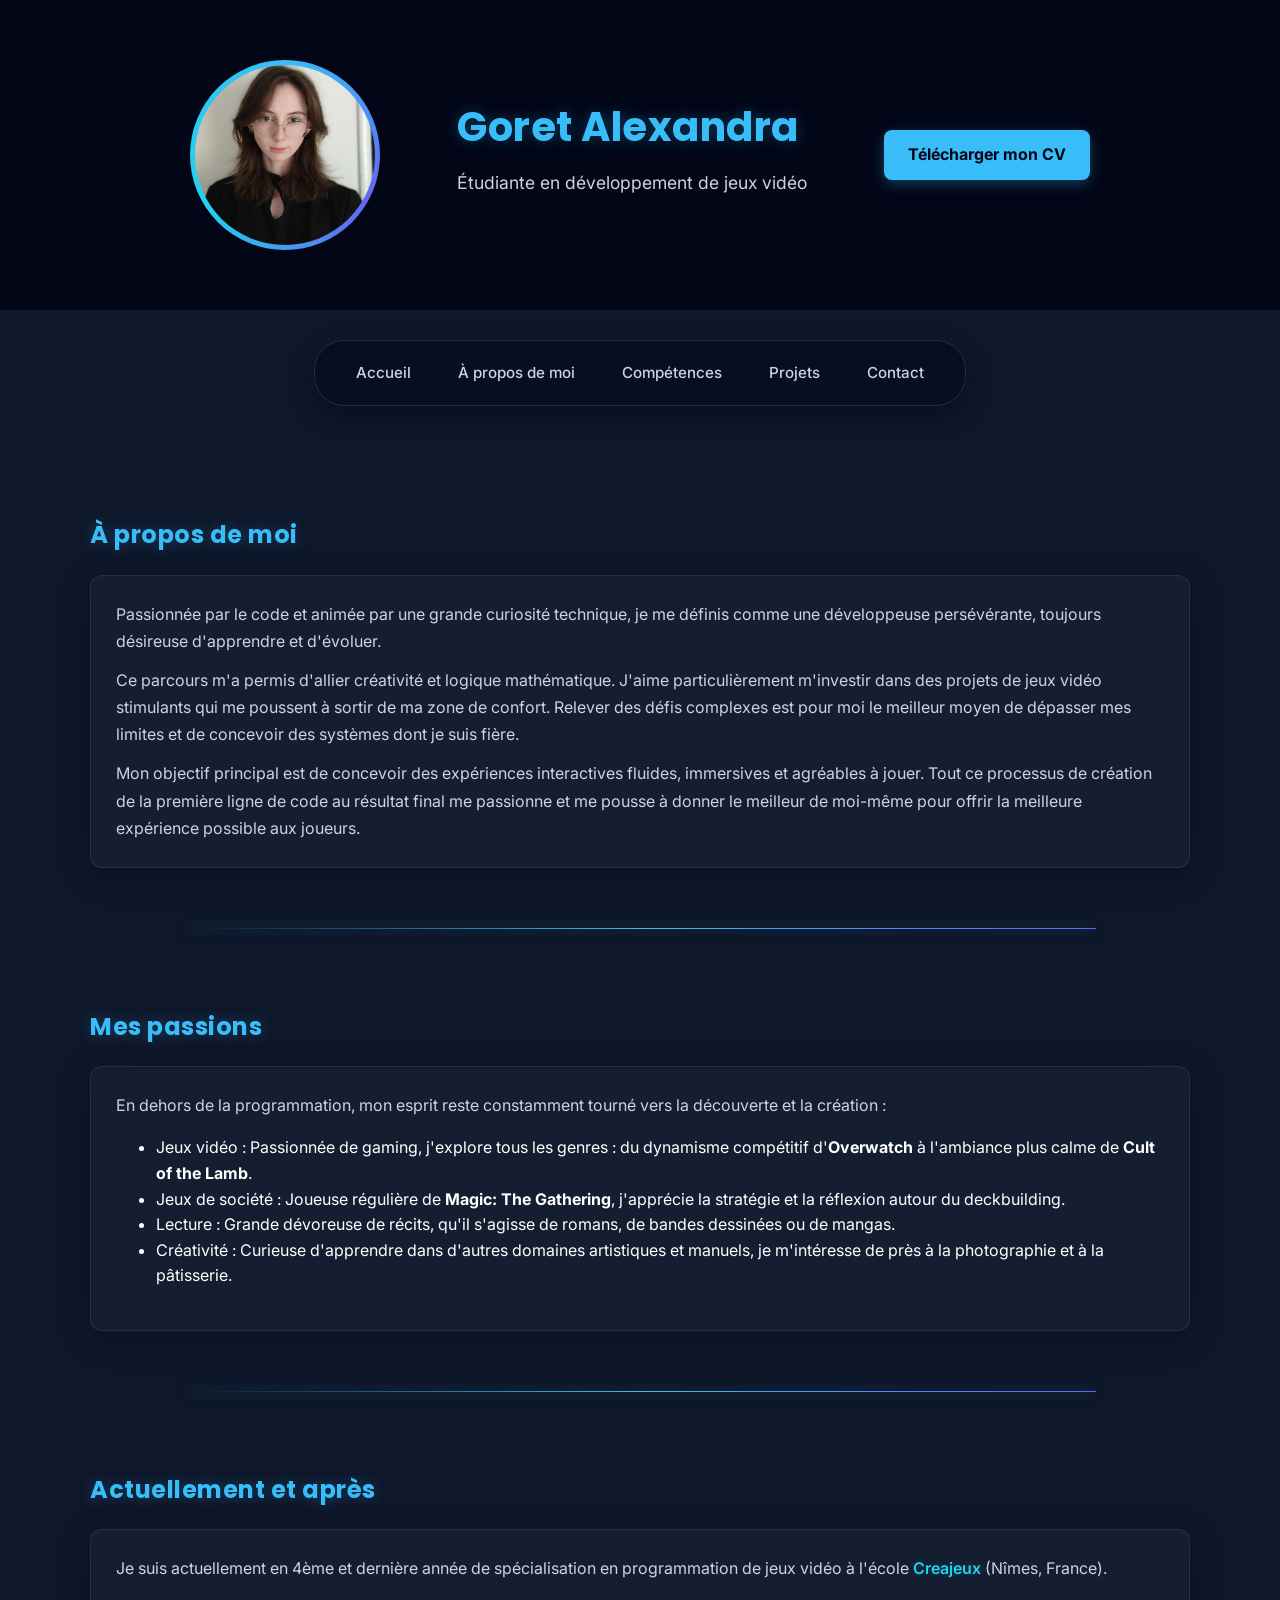
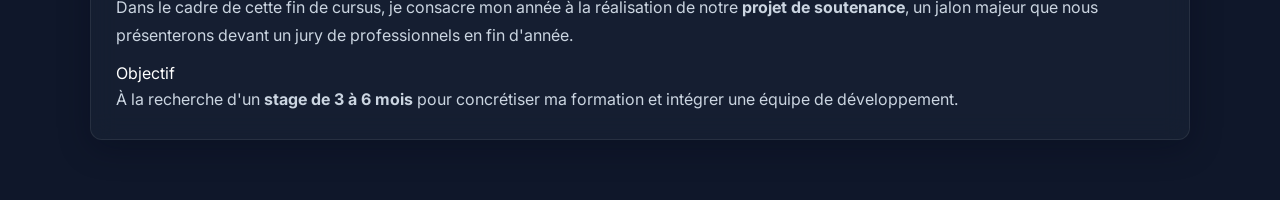
==== commit 427bd9ac: "petites modifs" ====
--- a/a-propos.html
+++ b/a-propos.html
@@ -73,7 +73,7 @@
             Je suis actuellement en 4ème et dernière année de spécialisation en programmation de jeux vidéo à l'école <strong class="tech-accent">Creajeux</strong> (Nîmes, France).
         </p>
         <p>
-            Dans le cadre de cette fin de cursus, je consacre mon année à la réalisation de notre **projet de soutenance**, un jalon majeur que nous présenterons devant un jury de professionnels en fin d'année.
+            Dans le cadre de cette fin de cursus, je consacre mon année à la réalisation de notre <strong>projet de soutenance</strong>, un jalon majeur que nous présenterons devant un jury de professionnels en fin d'année.
         </p>
         <div class="search-box">
             <span class="search-badge">Objectif</span>
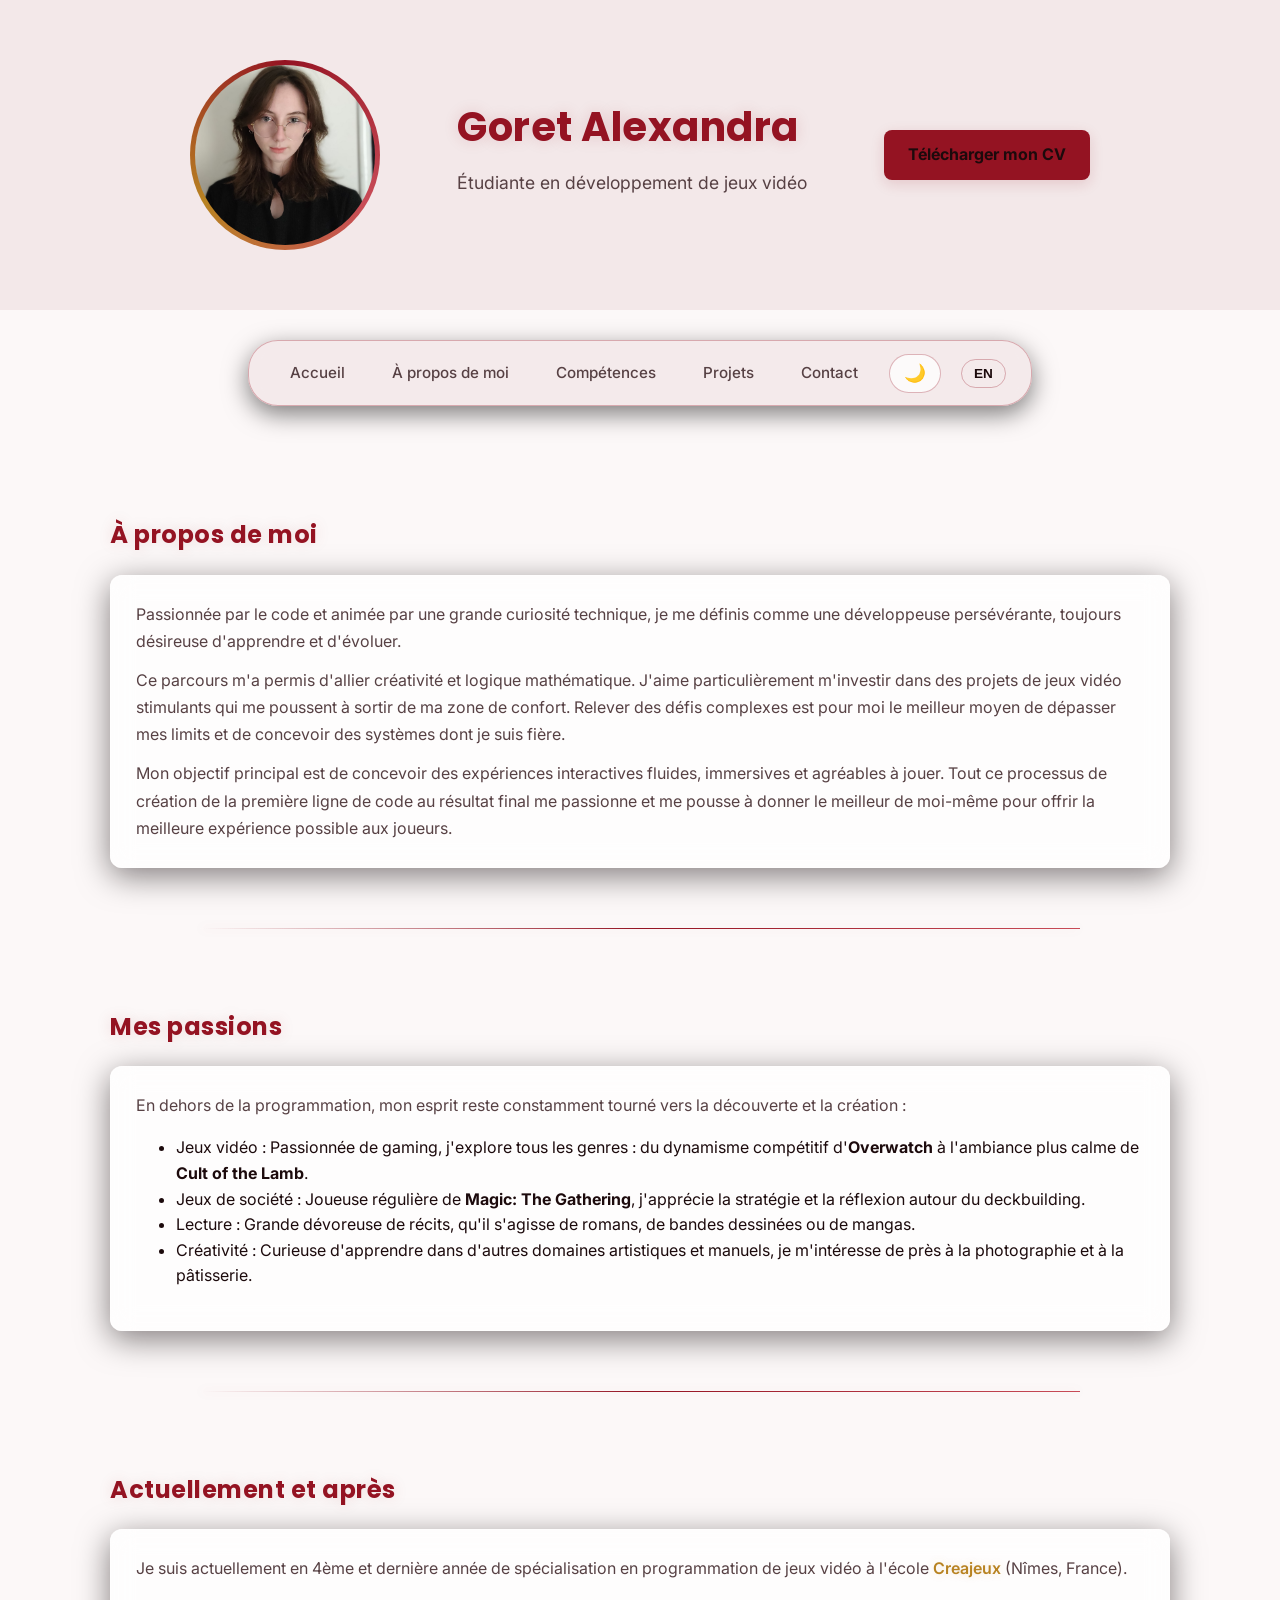
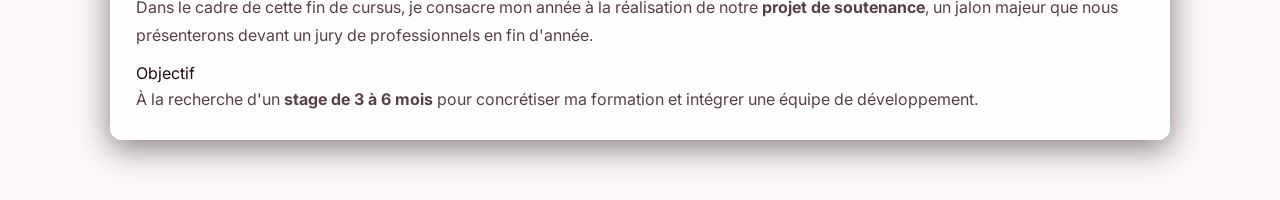
==== commit 9a30a484: "Grosses modifs ajout du en/fr ajout du mode clair/sombre modification des pages projets" ====
--- a/a-propos.html
+++ b/a-propos.html
@@ -1,4 +1,3 @@
-
 <!DOCTYPE html>
 <html lang="fr">
 <head>
@@ -10,77 +9,103 @@
     <link rel="preconnect" href="https://fonts.gstatic.com" crossorigin>
     <link href="https://fonts.googleapis.com/css2?family=Inter:wght@400;500;600;700&family=Poppins:wght@500;600;700&display=swap" rel="stylesheet">
     <link rel="stylesheet" href="style.css">
+
+    <!-- Anti-Flash Blanc & Anti-Flash Langue -->
+    <script>
+        (function() {
+            // 1. Gestion du thème
+            var savedTheme = localStorage.getItem('theme');
+            if (savedTheme === 'dark') {
+                document.documentElement.classList.add('dark-theme');
+            }
+
+            // 2. Préparation de la langue pour éviter le FOUC
+            var savedLang = localStorage.getItem('lang') || 'fr';
+            document.documentElement.lang = savedLang;
+            
+            // Cache le corps de la page 1 milliseconde le temps d'appliquer les textes
+            if (savedLang === 'en') {
+                document.documentElement.classList.add('i18n-loading');
+            }
+        })();
+    </script>
 </head>
 <body>
 
 <header>
     <div class="header-container">
         <div class="profile-pic-wrapper">
-            <img src="assets/images/photo.jpg" alt="Photo de Alexandra Goret" class="profile-pic">
+            <img src="assets/images/photo.jpg" alt="Alexandra Goret" width="180" height="180" class="profile-pic">
         </div>
         <div class="header-text">
             <h1>Goret Alexandra</h1>
-            <p class="description">Étudiante en développement de jeux vidéo</p>
+            <p class="description" data-i18n="hero-title">Étudiante en développement de jeux vidéo</p>
         </div>
-         <a href="documents/CV_Goret_Alexandra.pdf" class="cv-button" target="_blank" rel="noopener noreferrer">
+        <a href="documents/CV_Goret_Alexandra.pdf" class="cv-button" target="_blank" rel="noopener noreferrer" data-i18n="cv-button">
             Télécharger mon CV
         </a>
     </div>
 </header>
 
-<body>
+<nav class="navigation">
+    <a href="index.html" data-i18n="nav-home">Accueil</a>
+    <a href="a-propos.html" data-i18n="nav-about">À propos de moi</a>
+    <a href="competences.html" data-i18n="nav-skills">Compétences</a>
+    <a href="projets.html" data-i18n="nav-projects">Projets</a>
+    <a href="contact.html" data-i18n="nav-contact">Contact</a>
 
-<nav class="navigation">
-    <a href="index.html">Accueil</a>
-    <a href="a-propos.html">À propos de moi</a>
-    <a href="competences.html">Compétences</a>
-    <a href="projets.html">Projets</a>
-    <a href="contact.html">Contact</a>
+    <button id="theme-toggle" class="theme-toggle-btn" aria-label="Changer de thème">
+        <span id="theme-icon">☀️</span>
+    </button>
+    <button id="lang-toggle" class="lang-toggle-btn" aria-label="Changer de langue">
+        <span id="lang-text">EN</span>
+    </button>
 </nav>
 
 <section class="about-me">
-    <h2>À propos de moi</h2>
+    <h2 data-i18n="about-me-title">À propos de moi</h2>
     <div class="about-box">
-        <p class="lead-text">
+        <p class="lead-text" data-i18n="about-me-lead">
             Passionnée par le code et animée par une grande curiosité technique, je me définis comme une développeuse persévérante, toujours désireuse d'apprendre et d'évoluer. 
         </p>
-        <p>
+        <p data-i18n="about-me-p1">
             Ce parcours m'a permis d'allier créativité et logique mathématique. J'aime particulièrement m'investir dans des projets de jeux vidéo stimulants qui me poussent à sortir de ma zone de confort. Relever des défis complexes est pour moi le meilleur moyen de dépasser mes limites et de concevoir des systèmes dont je suis fière.
         </p>
-        <p>
+        <p data-i18n="about-me-p2">
             Mon objectif principal est de concevoir des expériences interactives fluides, immersives et agréables à jouer. Tout ce processus de création de la première ligne de code au résultat final me passionne et me pousse à donner le meilleur de moi-même pour offrir la meilleure expérience possible aux joueurs.
         </p>
     </div>
 </section>
 
 <section class="about-passions">
-    <h2>Mes passions</h2>
+    <h2 data-i18n="passions-title">Mes passions</h2>
     <div class="about-box">
-        <p class="lead-text">En dehors de la programmation, mon esprit reste constamment tourné vers la découverte et la création :</p>
+        <p class="lead-text" data-i18n="passions-intro">En dehors de la programmation, mon esprit reste constamment tourné vers la découverte et la création :</p>
         <ul class="passions-list">
-            <li><span class="passion-tag">Jeux vidéo</span> : Passionnée de gaming, j'explore tous les genres : du dynamisme compétitif d'<strong>Overwatch</strong> à l'ambiance plus calme de <strong>Cult of the Lamb</strong>.</li>
-            <li><span class="passion-tag">Jeux de société</span> : Joueuse régulière de <strong>Magic: The Gathering</strong>, j'apprécie la stratégie et la réflexion autour du deckbuilding.</li>
-            <li><span class="passion-tag">Lecture</span> : Grande dévoreuse de récits, qu'il s'agisse de romans, de bandes dessinées ou de mangas.</li>
-            <li><span class="passion-tag">Créativité</span> : Curieuse d'apprendre dans d'autres domaines artistiques et manuels, je m'intéresse de près à la photographie et à la pâtisserie.</li>
+            <li data-i18n="passion-games"><span class="passion-tag">Jeux vidéo</span> : Passionnée de gaming, j'explore tous les genres : du dynamisme compétitif d'<strong>Overwatch</strong> à l'ambiance plus calme de <strong>Cult of the Lamb</strong>.</li>
+            <li data-i18n="passion-boardgames"><span class="passion-tag">Jeux de société</span> : Joueuse régulière de <strong>Magic: The Gathering</strong>, j'apprécie la stratégie et la réflexion autour du deckbuilding.</li>
+            <li data-i18n="passion-reading"><span class="passion-tag">Lecture</span> : Grande dévoreuse de récits, qu'il s'agisse de romans, de bandes dessinées ou de mangas.</li>
+            <li data-i18n="passion-creative"><span class="passion-tag">Créativité</span> : Curieuse d'apprendre dans d'autres domaines artistiques et manuels, je m'intéresse de près à la photographie et à la pâtisserie.</li>
         </ul>
     </div>
 </section>
 
 <section class="about-now">
-    <h2>Actuellement et après</h2>
+    <h2 data-i18n="now-title">Actuellement et après</h2>
     <div class="about-box">
-        <p class="lead-text">
+        <p class="lead-text" data-i18n="now-lead">
             Je suis actuellement en 4ème et dernière année de spécialisation en programmation de jeux vidéo à l'école <strong class="tech-accent">Creajeux</strong> (Nîmes, France).
         </p>
-        <p>
+        <p data-i18n="now-p1">
             Dans le cadre de cette fin de cursus, je consacre mon année à la réalisation de notre <strong>projet de soutenance</strong>, un jalon majeur que nous présenterons devant un jury de professionnels en fin d'année.
         </p>
         <div class="search-box">
-            <span class="search-badge">Objectif</span>
-            <p>À la recherche d'un <strong>stage de 3 à 6 mois</strong> pour concrétiser ma formation et intégrer une équipe de développement.</p>
+            <span class="search-badge" data-i18n="now-badge">Objectif</span>
+            <p data-i18n="now-goal">À la recherche d'un <strong>stage de 3 à 6 mois</strong> pour concrétiser ma formation et intégrer une équipe de développement.</p>
         </div>
     </div>
 </section>
 
+<script src="script.js"></script>
 </body>
 </html>
--- a/style.css
+++ b/style.css
@@ -1,38 +1,78 @@
 /* ==========================================================================
-   VARIABLES & CONFIGURATION DU THÈME
+   VARIABLES & CONFIGURATION DU THÈME (VERSION BORDEAUX)
    ========================================================================== */
 :root {
-    --bg-main: #0f172a;
-    --bg-header: #020617;
-    --bg-card: rgba(30, 41, 59, 0.45);
-    --bg-card-hover: rgba(30, 41, 59, 0.6);
-    
-    --primary: #38bdf8;
-    --primary-glow: rgba(56, 189, 248, 0.3);
-    --secondary: #6366f1;
-    --accent: #22d3ee;
-    
-    --text-main: #ffffff;
-    --text-muted: #cbd5e1;
-    
+    /* Thème clair - par défaut */
+    --bg-main: #fcf8f8;
+    --bg-header: #f3e8e9;
+    --bg-card: rgba(255, 255, 255, 0.75);
+    --bg-card-hover: rgba(255, 255, 255, 0.95);
+    --bg-control: rgba(255, 255, 255, 0.75);
+    --bg-navigation: rgba(243, 232, 233, 0.85);
+    --control-border: rgba(148, 19, 34, 0.3);
+
+    --primary: #941322;
+    --primary-glow: rgba(148, 19, 34, 0.15);
+    --secondary: #c84b57;
+    --accent: #b88322;
+    --accent-glow: rgba(184, 131, 34, 0.2);
+
+    --text-main: #1c0a0c;
+    --text-muted: #574144;
+
     --font-body: 'Inter', sans-serif;
     --font-heading: 'Poppins', sans-serif;
     --transition: all 0.3s cubic-bezier(0.25, 0.8, 0.25, 1);
 }
 
+/* Thème sombre (Bordeaux) */
+html.dark-theme,
+body.dark-theme {
+    --bg-main: #140709;
+    --bg-header: #0a0203;
+    --bg-card: rgba(39, 15, 19, 0.45);
+    --bg-card-hover: rgba(53, 18, 22, 0.6);
+    --bg-control: rgba(10, 2, 3, 0.4);
+    --bg-navigation: rgba(10, 2, 3, 0.6);
+    --control-border: rgba(178, 32, 48, 0.3);
+
+    --primary: #b22030;
+    --primary-glow: rgba(178, 32, 48, 0.35);
+    --secondary: #721c24;
+    --accent: #e5b869;
+    --accent-glow: rgba(229, 184, 105, 0.3);
+
+    --text-main: #ffffff;
+    --text-muted: #e2d1d3;
+}
+
 /* Sélection de texte et scroll fluide */
 html {
     scroll-behavior: smooth;
-}
-
-::-selection {
+    min-height: 100%;
+    background-color: var(--bg-main);
+    overflow-y: scroll;
+}
+
+/* Garde le fond de html sombre si la classe est seulement sur body */
+html:has(body.dark-theme) {
+    background-color: #140709;
+}
+
+::selection {
     background-color: var(--primary);
-    color: var(--bg-header);
+    color: var(--text-main);
 }
 
 /* ==========================================================================
    STYLE GLOBAL
    ========================================================================== */
+*,
+*::before,
+*::after {
+    box-sizing: border-box;
+}
+
 body {
     font-family: var(--font-body);
     line-height: 1.6;
@@ -40,6 +80,7 @@
     color: var(--text-main);
     margin: 0;
     padding: 0;
+    min-height: 100vh;
     overflow-x: hidden;
 }
 
@@ -65,7 +106,7 @@
 }
 
 section {
-    max-width: 1100px; 
+    max-width: 1100px;
     margin: auto;
     padding: 60px 20px;
     position: relative;
@@ -77,16 +118,17 @@
 .navigation {
     display: flex;
     justify-content: center;
+    align-items: center;
     gap: 15px;
-    background: rgba(2, 6, 23, 0.5);
+    background: var(--bg-navigation);
     backdrop-filter: blur(10px);
     -webkit-backdrop-filter: blur(10px);
     padding: 12px 25px;
     max-width: fit-content;
-    margin: 30px auto; 
-    border-radius: 30px; 
-    border: 1px solid rgba(56, 189, 248, 0.2);
-    box-shadow: 0 8px 25px rgba(0, 0, 0, 0.4);
+    margin: 30px auto;
+    border-radius: 30px;
+    border: 1px solid var(--control-border);
+    box-shadow: 0 8px 25px rgba(0, 0, 0, 0.5);
 }
 
 .navigation a {
@@ -100,8 +142,50 @@
 }
 
 .navigation a:hover {
-    color: var(--primary);
-    background-color: rgba(56, 189, 248, 0.1);
+    color: var(--accent);
+    background-color: rgba(178, 32, 48, 0.15);
+}
+
+.theme-toggle-btn {
+    background: var(--bg-card);
+    border: 1px solid var(--control-border);
+    color: var(--text-main);
+    padding: 8px 14px;
+    border-radius: 20px;
+    cursor: pointer;
+    font-size: 1.1em;
+    display: flex;
+    align-items: center;
+    justify-content: center;
+    transition: var(--transition);
+}
+
+.theme-toggle-btn:hover {
+    background: var(--bg-card-hover);
+    border-color: var(--primary);
+    transform: scale(1.05);
+}
+
+.lang-toggle-btn {
+    background: transparent;
+    border: 1px solid var(--control-border);
+    color: var(--text-main);
+    padding: 6px 12px;
+    border-radius: 20px;
+    cursor: pointer;
+    font-size: 0.85em;
+    font-weight: 600;
+    display: inline-flex;
+    align-items: center;
+    justify-content: center;
+    transition: var(--transition);
+    margin-left: 5px;
+}
+
+.lang-toggle-btn:hover {
+    background-color: rgba(178, 32, 48, 0.15);
+    border-color: var(--accent);
+    transform: scale(1.08);
 }
 
 /* ==========================================================================
@@ -140,29 +224,28 @@
     color: var(--text-muted);
 }
 
-/* Bouton d'action (CV) */
 .cv-button {
     background-color: var(--primary);
-    color: var(--bg-header);
+    color: var(--text-main);
     padding: 12px 24px;
     border-radius: 8px;
     text-decoration: none;
     font-weight: bold;
-    box-shadow: 0 4px 14px rgba(56, 189, 248, 0.3);
+    box-shadow: 0 4px 14px var(--primary-glow);
     transition: var(--transition);
 }
 
 .cv-button:hover {
     background-color: var(--accent);
+    color: var(--bg-header);
     transform: translateY(-2px);
-    box-shadow: 0 6px 20px rgba(34, 211, 238, 0.5);
+    box-shadow: 0 6px 20px var(--accent-glow);
 }
 
 .cv-button:active {
     transform: translateY(0);
 }
 
-/* Avatar animé */
 .profile-pic-wrapper {
     position: relative;
     width: 190px;
@@ -175,10 +258,7 @@
 .profile-pic-wrapper::before {
     content: "";
     position: absolute;
-    top: 0;
-    left: 0;
-    width: 100%;
-    height: 100%;
+    inset: 0;
     border-radius: 50%;
     background: conic-gradient(var(--primary), var(--secondary), var(--accent), var(--primary));
     z-index: 0;
@@ -192,22 +272,22 @@
     object-fit: cover;
     position: relative;
     z-index: 1;
-    border: none; 
-}
-
-/* ==========================================================================
-   GLASSMORPHISM & CARTES UNIFIÉES (A Propos, Projets, Skills)
-   ========================================================================== */
-.about-box, 
-.project, 
-.skill, 
-.soft-skills li, 
+    border: none;
+}
+
+/* ==========================================================================
+   GLASSMORPHISM & CARTES
+   ========================================================================== */
+.about-box,
+.project,
+.skill,
+.soft-skills li,
 .hard-skills li {
-    background: var(--bg-card); 
-    backdrop-filter: blur(12px);         
-    -webkit-backdrop-filter: blur(12px); 
-    border: 1px solid rgba(255, 255, 255, 0.08); 
-    box-shadow: 0 8px 32px 0 rgba(2, 6, 23, 0.3);
+    background: var(--bg-card);
+    backdrop-filter: blur(12px);
+    -webkit-backdrop-filter: blur(12px);
+    border: 1px solid rgba(255, 255, 255, 0.05);
+    box-shadow: 0 8px 32px 0 rgba(10, 2, 3, 0.5);
     padding: 25px;
     border-radius: 12px;
     color: var(--text-main);
@@ -215,19 +295,19 @@
     transition: var(--transition);
 }
 
-.about-box:hover, 
-.project:hover, 
-.skill:hover, 
-.soft-skills li:hover, 
+.about-box:hover,
+.project:hover,
+.skill:hover,
+.soft-skills li:hover,
 .hard-skills li:hover {
     transform: translateY(-5px);
-    border-color: rgba(56, 189, 248, 0.4); 
-    box-shadow: 0 10px 30px rgba(56, 189, 248, 0.2);
+    border-color: rgba(178, 32, 48, 0.4);
+    box-shadow: 0 10px 30px rgba(178, 32, 48, 0.25);
     background: var(--bg-card-hover);
 }
 
 /* ==========================================================================
-   SECTION À PROPOS & ECOLE
+   SECTION À PROPOS & ÉCOLE
    ========================================================================== */
 .about-section {
     max-width: 1100px;
@@ -254,16 +334,16 @@
     width: 100%;
     border-radius: 15px;
     object-fit: cover;
-    box-shadow: 0 0 25px rgba(56, 189, 248, 0.15);
+    box-shadow: 0 0 25px rgba(178, 32, 48, 0.2);
     transition: var(--transition);
 }
 
 .school-image img:hover {
-    transform: scale(1.03) rotate(1deg); /* Léger effet dynamique */
-}
-
-/* ==========================================================================
-   COMPOSANT PROJETS
+    transform: scale(1.03) rotate(1deg);
+}
+
+/* ==========================================================================
+   PROJETS & COMPÉTENCES
    ========================================================================== */
 .projects-container {
     display: grid;
@@ -272,9 +352,6 @@
     margin-top: 30px;
 }
 
-/* ==========================================================================
-   SKILLS & COMPOSANTS SPECIFIQUES
-   ========================================================================== */
 .skills-container {
     display: grid;
     grid-template-columns: repeat(3, 1fr);
@@ -300,7 +377,6 @@
     transform: scale(1.2);
 }
 
-/* Badges Tooltips */
 .icon {
     position: relative;
     width: 55px;
@@ -325,8 +401,8 @@
     white-space: nowrap;
     opacity: 0;
     pointer-events: none;
-    box-shadow: 0 4px 10px rgba(0,0,0,0.5);
-    border: 1px solid rgba(56, 189, 248, 0.2);
+    box-shadow: 0 4px 10px rgba(0, 0, 0, 0.6);
+    border: 1px solid var(--control-border);
     transition: opacity 0.25s ease, transform 0.25s ease;
 }
 
@@ -339,8 +415,8 @@
     transform: translateX(-50%) translateY(-4px);
 }
 
-/* Listes Soft & Hard skills */
-.soft-skills, .hard-skills {
+.soft-skills,
+.hard-skills {
     list-style: none;
     padding: 0;
     margin: 30px auto 0;
@@ -350,14 +426,18 @@
     gap: 15px 40px;
 }
 
-.soft-skills li, .hard-skills li {
+.soft-skills li,
+.hard-skills li {
     display: flex;
     align-items: center;
     gap: 12px;
     text-align: left;
 }
 
-/* Contacts */
+.list-emoji {
+    font-size: 1.2em;
+}
+
 .contact-icon {
     width: 30px;
     height: 30px;
@@ -366,7 +446,7 @@
 }
 
 /* ==========================================================================
-   ANIMATIONS (Scroll & Keyframes)
+   ANIMATIONS
    ========================================================================== */
 .scroll-animate {
     opacity: 0;
@@ -388,13 +468,13 @@
     position: absolute;
     top: 0;
     left: 10%;
-    width: 80%; 
+    width: 80%;
     height: 1px;
     z-index: 1;
     background: linear-gradient(90deg, transparent, var(--primary), var(--secondary), var(--accent), transparent);
     background-size: 200% 100%;
     animation: gradientAnimation 8s linear infinite;
-    box-shadow: 0 0 12px rgba(56, 189, 248, 0.5);
+    box-shadow: 0 0 12px var(--primary-glow);
 }
 
 @keyframes rotateGradient {
@@ -414,7 +494,7 @@
 }
 
 /* ==========================================================================
-   RESPONSIVE DESIGN (Media Queries regroupées)
+   RESPONSIVE DESIGN
    ========================================================================== */
 @media (max-width: 800px) {
     .skills-container {
@@ -426,7 +506,7 @@
     .projects-container {
         grid-template-columns: 1fr;
     }
-    
+
     .header-container {
         flex-direction: column;
         text-align: center;
@@ -435,33 +515,34 @@
     .profile-pic {
         margin-bottom: 20px;
     }
-    
+
     .about-content {
         flex-direction: column;
         align-items: center;
     }
 
-    .school-image 
-    {
-        width: 100%;max-width: 400px;
+    .school-image {
+        width: 100%;
+        max-width: 400px;
     }
 }
 
-@media (max-width: 600px) 
-{
-    .soft-skills, .hard-skills 
-    {
+@media (max-width: 600px) {
+    .soft-skills,
+    .hard-skills {
         grid-template-columns: 1fr;
     }
 }
 
-/* --- Améliorations du texte "À propos" --- */
+/* ==========================================================================
+   COMPOSANTS TEXTE ET CONTENU
+   ========================================================================== */
 .about-intro {
     font-size: 1.1em;
     font-weight: 500;
-    color: #fff;
+    color: var(--text-main);
     margin-bottom: 20px;
-    border-bottom: 1px solid rgba(255, 255, 255, 0.1);
+    border-bottom: 1px solid rgba(255, 255, 255, 0.08);
     padding-bottom: 15px;
 }
 
@@ -471,14 +552,14 @@
     margin: 0;
     display: flex;
     flex-direction: column;
-    gap: 10px; /* Espace équilibré entre chaque ligne */
+    gap: 10px;
 }
 
 .profile-details li {
     display: flex;
     justify-content: flex-start;
     align-items: center;
-    background: none !important; /* On annule le fond de la liste imbriquée */
+    background: none !important;
     border: none !important;
     box-shadow: none !important;
     padding: 0 !important;
@@ -486,35 +567,226 @@
 
 .profile-details .label {
     font-weight: 600;
-    color: #38bdf8; /* Couleur cyan pour les intitulés */
-    width: 140px;   /* Aligne parfaitement toutes les valeurs verticalement */
+    color: var(--accent);
+    width: 140px;
     flex-shrink: 0;
 }
 
 .profile-details .value {
-    color: #cbd5e1;
-}
-
-/* --- Améliorations du texte "Situation Actuelle" --- */
+    color: var(--text-muted);
+}
+
 .highlight-text {
     font-size: 1.15em;
-    color: #fff;
+    color: var(--text-main);
     font-weight: 500;
     margin-bottom: 15px;
 }
 
-/* Style pour mettre en valeur les mots importants */
 .tech-accent {
-    color: #22d3ee;
+    color: var(--accent);
     font-weight: 600;
-    text-shadow: 0 0 10px rgba(34, 211, 238, 0.2);
-}
-
-/* Espacement global des paragraphes dans les boîtes */
+    text-shadow: 0 0 10px var(--accent-glow);
+}
+
 .about-box p {
-    margin: 0 0 12px 0;
-    line-height: 1.7; /* Donne de l'air au texte */
-}
+    margin: 0 0 12px;
+    line-height: 1.7;
+}
+
 .about-box p:last-child {
     margin-bottom: 0;
-}+}
+
+/* ==========================================================================
+   FORMULAIRE DE CONTACT & LIENS
+   ========================================================================== */
+.contact-form-container {
+    margin-bottom: 40px;
+}
+
+.contact-form {
+    display: flex;
+    flex-direction: column;
+    gap: 20px;
+}
+
+.form-group {
+    display: flex;
+    flex-direction: column;
+    text-align: left;
+    gap: 8px;
+}
+
+.form-group label {
+    font-weight: 600;
+    color: var(--accent);
+    font-size: 0.95em;
+}
+
+.form-group input,
+.form-group textarea {
+    width: 100%;
+    padding: 12px 16px;
+    background: var(--bg-control);
+    border: 1px solid var(--control-border);
+    border-radius: 8px;
+    color: var(--text-main);
+    font-family: var(--font-body);
+    font-size: 0.95em;
+    outline: none;
+    transition: var(--transition);
+}
+
+.form-group input:focus,
+.form-group textarea:focus {
+    border-color: var(--primary);
+    box-shadow: 0 0 10px var(--primary-glow);
+}
+
+.submit-btn {
+    border: none;
+    cursor: pointer;
+    align-self: flex-start;
+    font-size: 1em;
+}
+
+p a,
+.social-links a {
+    color: var(--accent);
+    text-decoration: none;
+    font-weight: 500;
+    transition: var(--transition);
+}
+
+p a:hover,
+.social-links a:hover {
+    color: var(--primary);
+    text-decoration: underline;
+}
+
+/* Empêche le flash de traduction au chargement */
+html.i18n-loading body {
+    visibility: hidden;
+}
+
+.video-container {
+    position: relative;
+    width: 100%;
+    padding-bottom: 56.25%;
+    height: 0;
+    overflow: hidden;
+    border-radius: 12px;
+    margin: 25px 0;
+    box-shadow: 0 8px 25px rgba(0, 0, 0, 0.4);
+    border: 1px solid var(--control-border);
+}
+
+.video-container iframe {
+    position: absolute;
+    top: 0;
+    left: 0;
+    width: 100%;
+    height: 100%;
+    border: 0;
+}
+
+/* ==========================================================================
+   CARROUSEL D'IMAGES DES PROJETS
+   ========================================================================== */
+.gallery-carousel {
+    width: 100%;
+    overflow-x: auto;
+    scroll-snap-type: x mandatory;
+    margin: 25px 0;
+    border-radius: 12px;
+    box-shadow: 0 6px 20px rgba(0, 0, 0, 0.4);
+    border: 1px solid var(--control-border);
+    background: var(--bg-control);
+    scrollbar-width: thin;
+    scrollbar-color: var(--primary) transparent;
+}
+
+.gallery-carousel::-webkit-scrollbar {
+    height: 8px;
+}
+
+.gallery-carousel::-webkit-scrollbar-thumb {
+    background-color: var(--primary);
+    border-radius: 4px;
+}
+
+.carousel-track {
+    display: flex;
+    gap: 15px;
+    padding: 15px;
+}
+
+.carousel-track img {
+    scroll-snap-align: center;
+    flex-shrink: 0;
+    width: 80%;
+    max-width: 500px;
+    height: auto;
+    border-radius: 8px;
+    object-fit: cover;
+    border: 1px solid rgba(255, 255, 255, 0.1);
+    transition: var(--transition);
+}
+
+.carousel-track img:hover {
+    transform: scale(1.02);
+    border-color: var(--accent);
+}
+
+/* ==========================================================================
+   CARTES DE PROJETS AVEC IMAGES DE COUVERTURE
+   ========================================================================== */
+.project {
+    display: flex;
+    flex-direction: column;
+    padding: 0;
+    overflow: hidden;
+    border-radius: 12px;
+}
+
+.project-thumb {
+    width: 100%;
+    height: 200px;
+    overflow: hidden;
+    position: relative;
+    background: var(--bg-control);
+}
+
+.project-thumb img {
+    width: 100%;
+    height: 100%;
+    object-fit: cover;
+    transition: transform 0.4s ease;
+}
+
+.project:hover .project-thumb img {
+    transform: scale(1.08);
+}
+
+.project-info {
+    padding: 20px;
+    flex: 1;
+}
+
+.project-info h3 {
+    margin-bottom: 8px;
+    color: var(--primary);
+}
+
+/* Respecte la préférence système de réduction des animations */
+@media (prefers-reduced-motion: reduce) {
+    *,
+    *::before,
+    *::after {
+        scroll-behavior: auto !important;
+        animation-duration: 0.01ms !important;
+        animation-iteration-count: 1 !important;
+        transition-duration: 0.01ms !important;
+    }
+}
